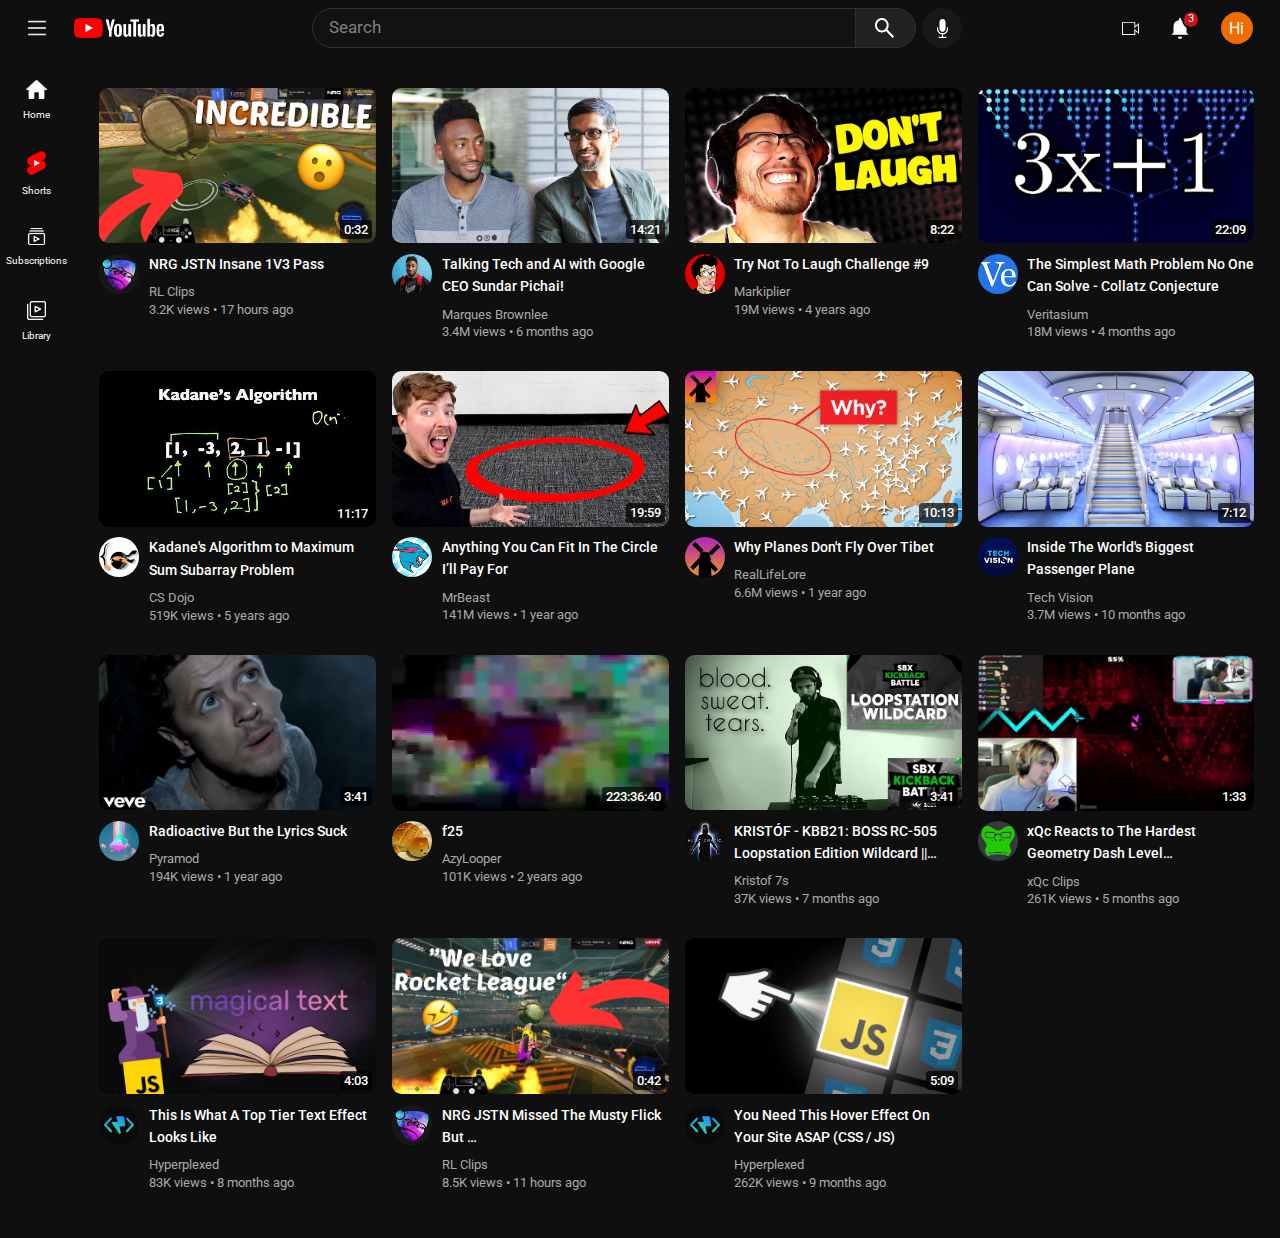
==== index.html @ d3adf957 "update(1)" ====
<!DOCTYPE html>
<html lang="en">
<head>
    <meta charset="UTF-8">
    <meta http-equiv="X-UA-Compatible" content="IE=edge">
    <meta name="viewport" content="width=device-width, initial-scale=1.0">
    <title>YouTube</title>
    <link rel="shortcut icon" href="images/youtube_favicon.png" type="image/x-icon">
    <link rel="stylesheet" href="style.css">
    <link rel="stylesheet" href="headercss.css">
    <link rel="stylesheet" href="left_container.css">
</head>
<body>
    <div class="youtube_header">
        <div class="left_section">
            <div class="icons_container">     
                <img src="images/Youtube_header/hamburger_icon.png" alt="icon" class="hamburger_icon">
            </div>
            <img src="images/Youtube_header/youtube_logo.png" title="YouTube Home" alt="Youtube" class="youtube_logo"> 
        </div>
        <div class="middle_section">
            <input class="search_input" type="text" class="search_box" placeholder="Search">
            <button class="search_button">
                <img class="search_button_img" src="images/Youtube_header/search_icon.png" alt="search_icon">
                <div class="hover_text">Search</div>                 
            </button>
            <button class="mic_button">
                <img src="images/Youtube_header/microphone_icon.png" alt="mic_icon" class="mic_icon">
                <div class="hover_text">Search with your voice</div> 
            </button>
        </div>
        <div class="right_section">
            <button class="search_button search_button_media_660">
                <img class="search_button_img img_media_660" src="images/Youtube_header/search_icon.png" alt="search_icon">
                <div class="hover_text">Search</div>                 
            </button>
            <div class="icons_container right_1">
                <img src="images/Youtube_header/create_icon.svg" alt="create" class="create_icon">
                <div class="hover_text">Create</div>
            </div>
            <div class="icons_container right_2">
                <img src="images/Youtube_header/notification_bell_icon.svg" alt="notify" class="notify_icon">
                <div class="notify_num">3</div>
                <div class="hover_text">Notifications</div>
            </div>
            <div class="profile_image">
                Hi
            </div>
        </div>
    </div>
    <div class="left_section_container">
        <div title="Home" class="left_icon_container">
            <img src="images/Youtube_left_section/home_icon.png" alt="home_icon" class="icon">
            <p>Home</p>
        </div>
        <div title="Shorts" class="left_icon_container">
            <img src="images/Youtube_left_section/youtube_shorts_logo.svg" alt="shorts_icon" class="icon">
            <p>Shorts</p>
        </div>
        <div title="Subscriptions" class="left_icon_container">
            <img src="images/Youtube_left_section/subscription_icon.png" alt="shorts_icon" class="icon">
            <p>Subscriptions</p>
        </div>
        <div title="Library" class="left_icon_container">
            <img src="images/Youtube_left_section/library_icon.png" alt="shorts_icon" class="icon">
            <p>Library</p>
        </div>
    </div>
    <div class="videos_container">
        <div class="video_container">
            <div class="video_thumbnail_container">
                <img src="images/Video thumbnails/rl_clip_thumbnail.webp" alt="thumbnail" class="video_thumbnail">
                <div class="vid_time_display">0:32</div>
            </div>
            <div class="video_details_container">     
                <img src="images/Channel icons/rl_clips_logo.jpg" alt="Channel_logo" class="channel_logo">
                <div class="video_description_container">
                    <p class="video_title">NRG JSTN Insane 1V3 Pass</p>
                    <p class="channel_name">RL Clips</p>
                    <p class="video_performance">3.2K views &#x2022; 17 hours ago</p>
                </div>
            </div>
        </div>
        <div class="video_container">
            <div class="video_thumbnail_container">
                <img src="images/Video thumbnails/thumbnail-1.webp" alt="thumbnail" class="video_thumbnail">
                <div class="vid_time_display">14:21</div>
            </div>
            <div class="video_details_container">     
                <img src="images/Channel icons/channel-1.jpeg" alt="Channel_logo" class="channel_logo">
                <div class="video_description_container">
                    <p class="video_title">Talking Tech and AI with Google CEO Sundar Pichai!</p>
                    <p class="channel_name">Marques Brownlee</p>
                    <p class="video_performance">3.4M views &#x2022; 6 months ago</p>
                </div>
            </div>
        </div>
        <div class="video_container">
            <div class="video_thumbnail_container">
                <img src="images/Video thumbnails/thumbnail-2.webp" alt="thumbnail" class="video_thumbnail">
                <div class="vid_time_display">8:22</div>
            </div>
            <div class="video_details_container">     
                <img src="images/Channel icons/channel-2.jpeg" alt="Channel_logo" class="channel_logo">
                <div class="video_description_container">
                    <p class="video_title">Try Not To Laugh Challenge #9</p>
                    <p class="channel_name">Markiplier</p>
                    <p class="video_performance">19M views &#x2022; 4 years ago</p>
                </div>
            </div>
        </div>
        <div class="video_container">
            <div class="video_thumbnail_container">
                <img src="images/Video thumbnails/thumbnail-4.webp" alt="thumbnail" class="video_thumbnail">
                <div class="vid_time_display">22:09</div>
            </div>
            <div class="video_details_container">     
                <img src="images/Channel icons/channel-4.jpeg" alt="Channel_logo" class="channel_logo">
                <div class="video_description_container">
                    <p class="video_title">The Simplest Math Problem No One Can Solve - Collatz Conjecture</p>
                    <p class="channel_name">Veritasium</p>
                    <p class="video_performance">18M views &#x2022; 4 months ago</p>
                </div>
            </div>
        </div>
        <div class="video_container">
            <div class="video_thumbnail_container">
                <img src="images/Video thumbnails/thumbnail-5.webp" alt="thumbnail" class="video_thumbnail">
                <div class="vid_time_display">11:17</div>
            </div>
            <div class="video_details_container">     
                <img src="images/Channel icons/channel-5.jpeg" alt="Channel_logo" class="channel_logo">

                <div class="video_description_container">
                    <p class="video_title">Kadane's Algorithm to Maximum Sum Subarray Problem</p>
                    <p class="channel_name">CS Dojo</p>
                    <p class="video_performance">519K views &#x2022; 5 years ago</p>
                </div>
            </div>
        </div>
        <div class="video_container">
            <div class="video_thumbnail_container">
                <img src="images/Video thumbnails/thumbnail-6.webp" alt="thumbnail" class="video_thumbnail">
                <div class="vid_time_display">19:59</div>
            </div>
            <div class="video_details_container">     
                <img src="images/Channel icons/channel-6.jpeg" alt="Channel_logo" class="channel_logo">
                <div class="video_description_container">
                    <p class="video_title">Anything You Can Fit In The Circle I’ll Pay For</p>
                    <p class="channel_name">MrBeast</p>
                    <p class="video_performance">141M views &#x2022; 1 year ago</p>
                </div>
            </div>
        </div>
        <div class="video_container">
            <div class="video_thumbnail_container">
                <img src="images/Video thumbnails/thumbnail-7.webp" alt="thumbnail" class="video_thumbnail">
                <div class="vid_time_display">10:13</div>
            </div>
            <div class="video_details_container">     
                <img src="images/Channel icons/channel-7.jpeg" alt="Channel_logo" class="channel_logo">
                <div class="video_description_container">
                    <p class="video_title">Why Planes Don't Fly Over Tibet</p>
                    <p class="channel_name">RealLifeLore</p>
                    <p class="video_performance">6.6M views &#x2022; 1 year ago</p>
                </div>
            </div>
        </div>
        <div class="video_container">
            <div class="video_thumbnail_container">
                <img src="images/Video thumbnails/thumbnail-8.webp" alt="thumbnail" class="video_thumbnail">
                <div class="vid_time_display">7:12</div>
            </div>
            <div class="video_details_container">     
                <img src="images/Channel icons/channel-8.jpeg" alt="Channel_logo" class="channel_logo">
                <div class="video_description_container">
                    <p class="video_title">Inside The World's Biggest Passenger Plane</p>
                    <p class="channel_name">Tech Vision</p>
                    <p class="video_performance">3.7M views &#x2022; 10 months ago</p>
                </div>
            </div>
        </div>
        <div class="video_container">
            <div class="video_thumbnail_container">
                <img src="images/Video thumbnails/thumbnail-11.webp" alt="thumbnail" class="video_thumbnail">
                <div class="vid_time_display">3:41</div>
            </div>
            <div class="video_details_container">     
                <img src="images/Channel icons/channel-11.jpg" alt="Channel_logo" class="channel_logo">
                <div class="video_description_container">
                    <p class="video_title">Radioactive But the Lyrics Suck</p>
                    <p class="channel_name">Pyramod</p>
                    <p class="video_performance">194K views &#x2022; 1 year ago</p>
                </div>
            </div>
        </div>
        <div class="video_container">
            <div class="video_thumbnail_container">
                <img src="images/Video thumbnails/thumbnail-12.webp" alt="thumbnail" class="video_thumbnail">
                <div class="vid_time_display">223:36:40</div>
            </div>
            <div class="video_details_container">     
                <img src="images/Channel icons/channel-12.jpg" alt="Channel_logo" class="channel_logo">
                <div class="video_description_container">
                    <p class="video_title">f25</p>
                    <p class="channel_name">AzyLooper</p>
                    <p class="video_performance">101K views &#x2022; 2 years ago</p>
                </div>
            </div>
        </div>
        <div class="video_container">
            <div class="video_thumbnail_container">
                <img src="images/Video thumbnails/thumbnail-10.webp" alt="thumbnail" class="video_thumbnail">
                <div class="vid_time_display">3:41</div>
            </div>
            <div class="video_details_container">     
                <img src="images/Channel icons/channel-10.jpg" alt="Channel_logo" class="channel_logo">
                <div class="video_description_container">
                    <p class="video_title">KRISTÓF - KBB21: BOSS RC-505 Loopstation Edition Wildcard || Blood. Sweat. Tears.</p>
                    <p class="channel_name">Kristof 7s</p>
                    <p class="video_performance">37K views &#x2022; 7 months ago</p>
                </div>
            </div>
        </div>
        <div class="video_container">
            <div class="video_thumbnail_container">
                <img src="images/Video thumbnails/thumbnail-14.jpg" alt="thumbnail" class="video_thumbnail">
                <div class="vid_time_display">1:33</div>
            </div>
            <div class="video_details_container">     
                <img src="images/Channel icons/channel-14.jpg" alt="Channel_logo" class="channel_logo">
                <div class="video_description_container">
                    <p class="video_title">xQc Reacts to The Hardest Geometry Dash Level (Slaughterhouse)</p>
                    <p class="channel_name">xQc Clips</p>
                    <p class="video_performance">261K views &#x2022; 5 months ago</p>
                </div>
            </div>
        </div>
        <div class="video_container">
            <div class="video_thumbnail_container">
                <img src="images/Video thumbnails/thumbnail-15.jpg" alt="thumbnail" class="video_thumbnail">
                <div class="vid_time_display">4:03</div>
            </div>
            <div class="video_details_container">     
                <img src="images/Channel icons/channel-13.jpg" alt="Channel_logo" class="channel_logo">
                <div class="video_description_container">
                    <p class="video_title">This Is What A Top Tier Text Effect Looks Like</p>
                    <p class="channel_name">Hyperplexed</p>
                    <p class="video_performance">83K views &#x2022; 8 months ago</p>
                </div>
            </div>
        </div>
        <div class="video_container">
            <div class="video_thumbnail_container">
                <img src="images/Video thumbnails/thumbnail-16.jpg" alt="thumbnail" class="video_thumbnail">
                <div class="vid_time_display">0:42</div>
            </div>
            <div class="video_details_container">     
                <img src="images/Channel icons/rl_clips_logo.jpg" alt="Channel_logo" class="channel_logo">
                <div class="video_description_container">
                    <p class="video_title">NRG JSTN Missed The Musty Flick But …</p>
                    <p class="channel_name">RL Clips</p>
                    <p class="video_performance">8.5K views &#x2022; 11 hours ago</p>
                </div>
            </div>
        </div>
        <div class="video_container">
            <div class="video_thumbnail_container">
                <img src="images/Video thumbnails/thumbnail-13.jpg" alt="thumbnail" class="video_thumbnail">
                <div class="vid_time_display">5:09</div>
            </div>
            <div class="video_details_container">     
                <img src="images/Channel icons/channel-13.jpg" alt="Channel_logo" class="channel_logo">
                <div class="video_description_container">
                    <p class="video_title">You Need This Hover Effect On Your Site ASAP (CSS / JS)</p>
                    <p class="channel_name">Hyperplexed</p>
                    <p class="video_performance">262K views &#x2022; 9 months ago</p>
                </div>
            </div>
        </div>
    </div>
</body>
</html>
---- style.css ----
@import url('https://fonts.googleapis.com/css2?family=Roboto:ital,wght@0,100;0,300;0,400;0,500;0,700;0,900;1,100;1,300;1,400;1,500;1,700;1,900&display=swap');
*{
    margin:0;
    padding:0;
    box-sizing:border-box;
    font-family: Roboto,Arial, Helvetica, sans-serif;
}

body{
    background-color: rgb(15, 15, 15);
}

.videos_container{
    display:grid;
    grid-template-columns: repeat(auto-fit,minmax(min(240px,300px),1fr));
    gap:2rem 1rem;
    margin-top:5.5rem;
    margin-right:1.6rem;
    margin-left:6.2rem;
    margin-bottom:3rem;
    justify-content: center;
    z-index:0;
}

.video_thumbnail_container{
    margin-bottom:0.4rem;
    position:relative;
}

.vid_time_display{
    position:absolute;
    inset :auto 4px 8px auto;
    background-color: rgba(0,0,0,0.7);
    color:white;
    font-size:0.84rem;
    font-weight:500;
    padding:0.12rem 0.25rem;
    padding-bottom:0.14rem;
    border-radius:0.2rem;
}

.video_thumbnail{
    width:100%;
    border-radius: 0.6rem;
}

.video_details_container{
    display:flex;
}

.channel_logo{
    display:block;
    border-radius: 50%;
    width: 2.5rem;
    height:2.5rem;
}

.video_description_container{
    flex:1;
    padding-left:0.6rem;
}

.channel_name{
    margin-top:0.5rem;
}

.video_title{
    color:white;
    display: -webkit-box;
    -webkit-line-clamp: 2;
    font-size:0.9rem;
    font-weight:500;
    line-height: 1.4rem;
    text-overflow: ellipsis;
    -webkit-box-orient: vertical;
    overflow: hidden;
}

.channel_name{margin-bottom:0.17rem;}

.channel_name,
.video_performance{
    color:rgb(170,170,170);
    font-size:0.8rem;
    word-wrap: break-word;
}



@media (max-width:660px){
    .videos_container{
        grid-template-columns: 1fr 1fr;
    }  
}

@media (max-width:550px){
    .videos_container{
        grid-template-columns:1fr;
    }
}

@media (min-width:1400px){
    .videos_container{
        grid-template-columns: repeat(auto-fit,minmax(300px,1fr));;
    }
}

@media (min-width:1650px){
    .channel_name,
    .video_performance{
        font-size:0.85rem;
    }

    .video_title{
        font-size:.95rem;
    }

    .video_thumbnail_container{
        margin-bottom:0.45rem;
    }
}
---- headercss.css ----
/*Common styles*/
:root{
    --height_header:2.5rem;
    --index:100;
}

.youtube_header{
    position:fixed;
    height:3.8rem;
    top:0;
    left:0;
    right:0;
    display:flex;
    justify-content: space-between;
    align-items: center;
    z-index: var(--index);
    background-color: rgb(15, 15, 15);
}

.icons_container{
    display:flex;
    justify-content: center;
    align-items: center;
    width:fit-content;
    border-radius: 50%;
    cursor:pointer;
    transition:background-color 90ms;
}

.icons_container:hover,
.mic_button:hover{
    background-color:rgb(39, 39, 39);
}

.icons_container:active,
.mic_button:active{
    background-color: rgb(70, 70, 70);
}

/*left section*/

.left_section{
    display:flex;
    margin-left:1.05rem;
    margin-bottom:0.3rem;
}

.hamburger_icon{
    width:1.6rem;
    object-fit: contain;
    margin:0.45rem;
}

.youtube_logo{
    width:5.6rem;
    margin-left:1.1rem;
    object-fit:contain;
    flex-shrink: 0;
    cursor:pointer;
}

/*middle section*/

.middle_section{
    display:flex;
    align-items: center;
    margin-top:0.15rem;
    margin-bottom:0.5rem;
    margin-left:5rem;
    margin-right:5rem;
    flex:1;
    justify-content:center;
    max-width: 650px;
}

.search_input{
    height:var(--height_header);
    padding:0 0.3rem 0.1rem 1rem;
    width:0;
    border-top-left-radius: 40px;
    border-bottom-left-radius: 40px;
    font-size:1.05rem;
    background-color: rgb(18, 18, 18);
    color:white;
    outline:none;
    border:solid 1px rgb(48, 48, 48);
    flex:1;
}

.search_input:focus{
    border:solid 1px rgb(28, 98, 185);
}

.search_input::placeholder{
    color:rgb(128, 128, 128);
    opacity: 1;
}
.search_button{
    background-color: rgb(34, 34, 34);
    height:var(--height_header);
    border:solid 1px rgb(48, 48, 48);
    padding:0 1.3rem;
    padding-top:0.05rem;
    padding-left:1.15rem;
    margin-left:-1px;
    border-top-right-radius: 40px;
    border-bottom-right-radius: 40px;
    cursor: pointer;
    position:relative;
    display:flex;
    align-items:center;
    justify-content: center;
}

.search_button_img{
    width:1.22rem;
}

.mic_button{
    display:flex;
    justify-content: center;
    align-items: center;
    height:calc(var(--height_header) );
    width:calc(var(--height_header) );
    border-radius: 50%;
    background-color: rgb(24, 24, 24);
    border:none;
    margin-left:0.4rem;
    cursor:pointer;
    transition:background-color 90ms;
}

.mic_icon{
    margin-top:0.15rem;
    width:0.68rem;
    height:1.2rem;
}

.hover_text{
    position:absolute;
    color:rgb(218, 218, 218);
    font-size:0.8rem;
    font-weight:500;
    background-color:rgba(70, 70, 70,1);
    padding:0.65rem 0.6rem;
    border-radius:0.3rem;
    opacity:0;
    pointer-events: none;
    transition:opacity 120ms ease-out;
    transition-delay: 20ms;
    bottom:-4rem;
}

.mic_button .hover_text{
    bottom:-2.5rem;
}

.right_1 .hover_text{
    bottom:-2.5rem;
}

.right_2 .hover_text{
    bottom:-3.5rem;
}
.search_button:hover .hover_text,
.mic_button:hover .hover_text,
.right_1:hover .hover_text,
.right_2:hover .hover_text{
    opacity:1;
}
.search_input:focus + .search_button{
    border-left:1px solid rgb(28, 98, 185);
}

/*right section*/

.right_section{
    display:flex;
    justify-content: space-evenly;
    align-items: center;
    margin-right:1.7rem;
    margin-bottom:0.25rem;
}

.search_button_media_660{
    display:none;
}

.create_icon{
    width:1.1rem;
    margin:0.7rem;
}

.notify_icon{
    width:1.6rem;
    margin:0.45rem;
}

.right_2{
    position:relative;
    margin:0 0.6rem;
}

.notify_num{
    position:absolute;
    display:flex;
    justify-content: center;
    align-items: center;
    inset:4px 2px auto auto;
    font-size:0.7rem;
    color:white;
    width:0.9rem;
    height: 0.9rem;
    text-align: center;
    background-color: rgb(201, 21, 21);
    border-radius:50%;
    padding-bottom:0.1rem;
    outline:solid 2px rgb(15, 15, 15);
    transition:opacity 90ms ease;
}

.right_2:hover .notify_num{
    opacity:0;
}
.profile_image{
    height:2rem;
    width:2rem;
    background-color:rgb(239, 108, 0);
    text-align: center;
    padding-top:0.4rem;
    border-radius: 50%;
    color:white;
    margin-left:0.7rem;
    cursor:pointer;
}

@media (max-width:640px){
    .middle_section{
        display:none;
    }

    .search_button_media_660{
        display:flex;
        margin-right:0.7rem;
        width:var(--height_header);
        height:var(var(--height_header));
        place-items: center;
        border:none;
        border-radius:50%;
        background-color: rgb(15, 15, 15);
    }

    .search_button_media_660:hover{
        background-color: rgb(48, 48, 48);
    }

    .search_button_media_660:active{
        background-color: rgb(70, 70, 70);
    }

    .img_media_660{
        width:1.1rem;
        margin-left:0.05rem;
        margin-bottom:0rem;
    }
}

@media (max-width:425px){
    .youtube_header{
        gap:1rem;
        overflow: visible;
    }
}
---- left_container.css ----
.left_section_container{
    display:flex;
    flex-direction: column;
    width:4.6rem;
    position:fixed;
    top:3.8rem;
    bottom:0;
    background-color: rgb(15, 15, 15);
    align-items:center;
    color:white;
    z-index: 99;
}

.left_icon_container{
    display:flex;
    flex-direction:column;
    align-items: center;
    justify-content: center;
    font-size:0.6rem;
    width:calc(100% - 10px);
    height:4.6rem;
    border-radius:0.7rem;
    cursor:pointer;
    transition:background-color 90ms ease;
}

.left_icon_container:first-child .icon{
    width:1.7rem;
}
.home{
    margin-top:2rem;
}

.icon{
    width:1.2rem;
    margin-bottom:0.6rem;
    margin-top:0.3rem;
}

.left_icon_container:hover{
    background-color:rgb(39, 39, 39);
}

.left_icon_container:active{
    background-color: rgb(70, 70, 70);
}
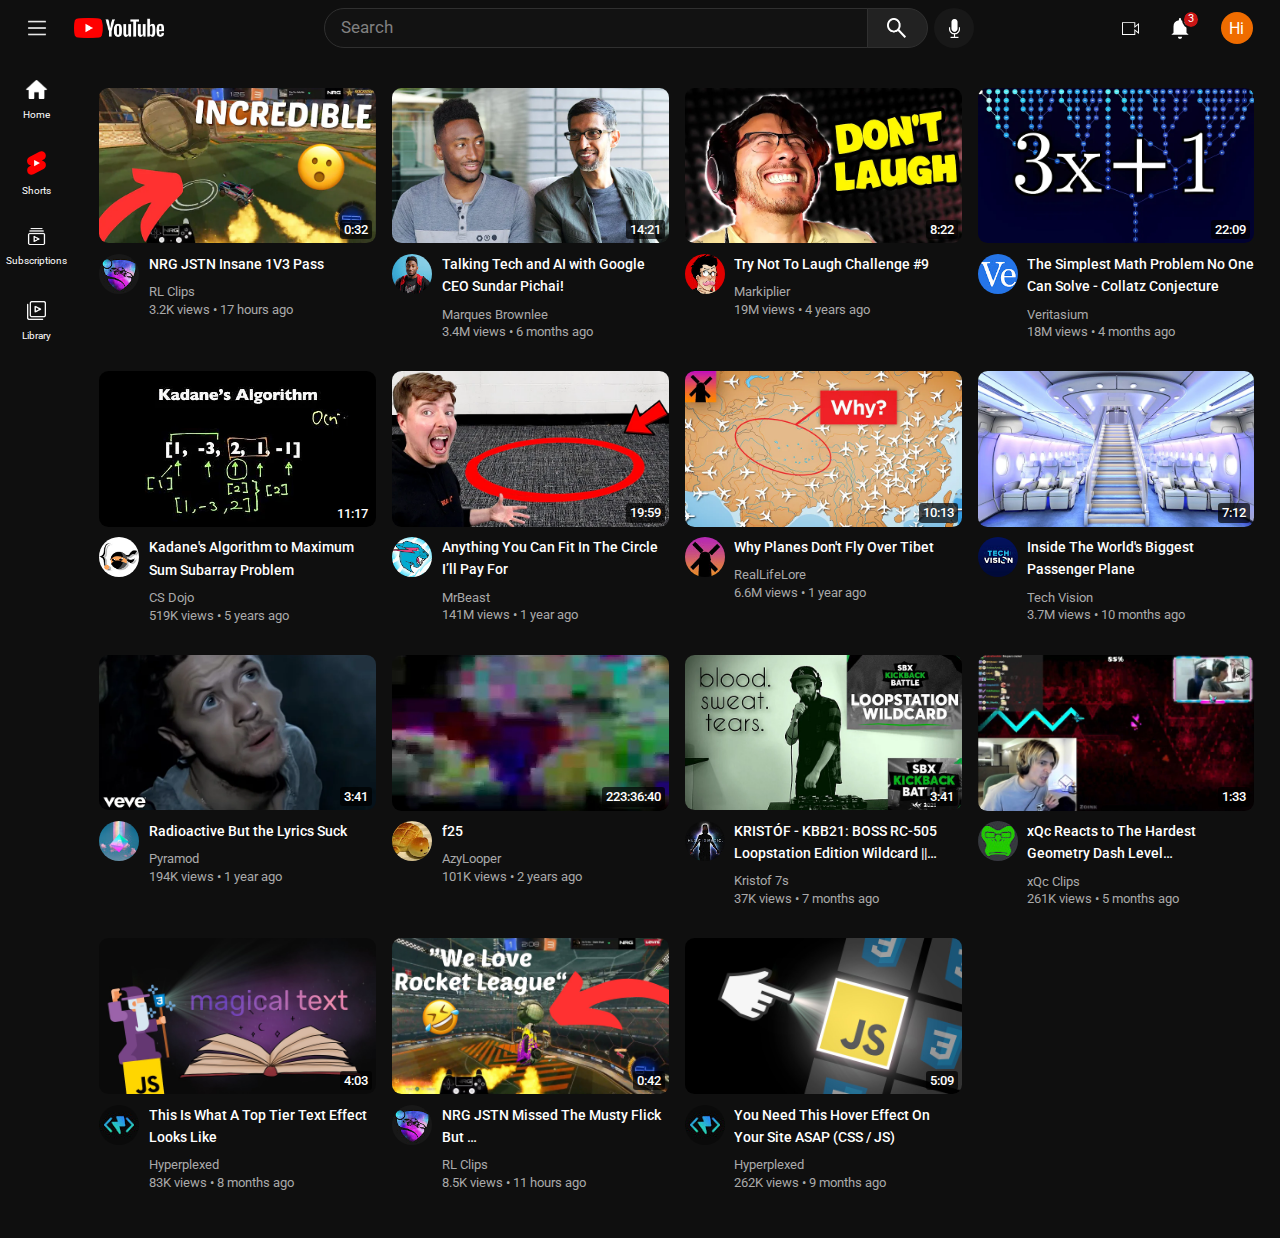
==== commit 194d6017: "update_2" ====
--- a/index.html
+++ b/index.html
@@ -19,7 +19,10 @@
             <img src="images/Youtube_header/youtube_logo.png" title="YouTube Home" alt="Youtube" class="youtube_logo"> 
         </div>
         <div class="middle_section">
-            <input class="search_input" type="text" class="search_box" placeholder="Search">
+            <div class="search_wrapper">
+                <input class="search_input" type="text" class="search_box" placeholder="Search">
+                <div class="search_hover_img_container"><img src="images/Youtube_header/search_icon_screenshot.png" alt="Search icon" class="search_hover_img"></div>
+            </div>
             <button class="search_button">
                 <img class="search_button_img" src="images/Youtube_header/search_icon.png" alt="search_icon">
                 <div class="hover_text">Search</div>                 
--- a/headercss.css
+++ b/headercss.css
@@ -66,11 +66,20 @@
     align-items: center;
     margin-top:0.15rem;
     margin-bottom:0.5rem;
-    margin-left:5rem;
+    margin-left:6.5rem;
     margin-right:5rem;
     flex:1;
     justify-content:center;
     max-width: 650px;
+}
+
+.search_wrapper{
+    display:flex;
+    flex-direction: row;
+    flex:1;
+    align-items: center;
+    justify-content: center;
+    position:relative;
 }
 
 .search_input{
@@ -87,8 +96,40 @@
     flex:1;
 }
 
+.search_hover_img{
+    width:0.95rem;
+    opacity:inherit;
+    object-fit: fill;
+}
+
+.search_hover_img_container{
+    display:flex;
+    position:absolute;
+    left:-0.8rem;
+    height:var(--height_header);
+    justify-content: center;
+    align-items: center;
+    border:solid 1px rgb(28, 98, 185);
+    border-right:none;
+    padding-left:1.05rem;
+    padding-top:0rem;
+    margin:-1rem;
+    z-index:1;
+    background-color:rgb(15, 15, 15);
+    border-top-left-radius: 40px;
+    border-bottom-left-radius: 40px;
+    opacity: 0;
+}
+
 .search_input:focus{
     border:solid 1px rgb(28, 98, 185);
+    background-color: rgb(15, 15, 15);
+    border-top-left-radius: 0px;
+    border-bottom-left-radius: 0px;
+}
+
+.search_input:focus + .search_hover_img_container{
+    opacity:1;
 }
 
 .search_input::placeholder{
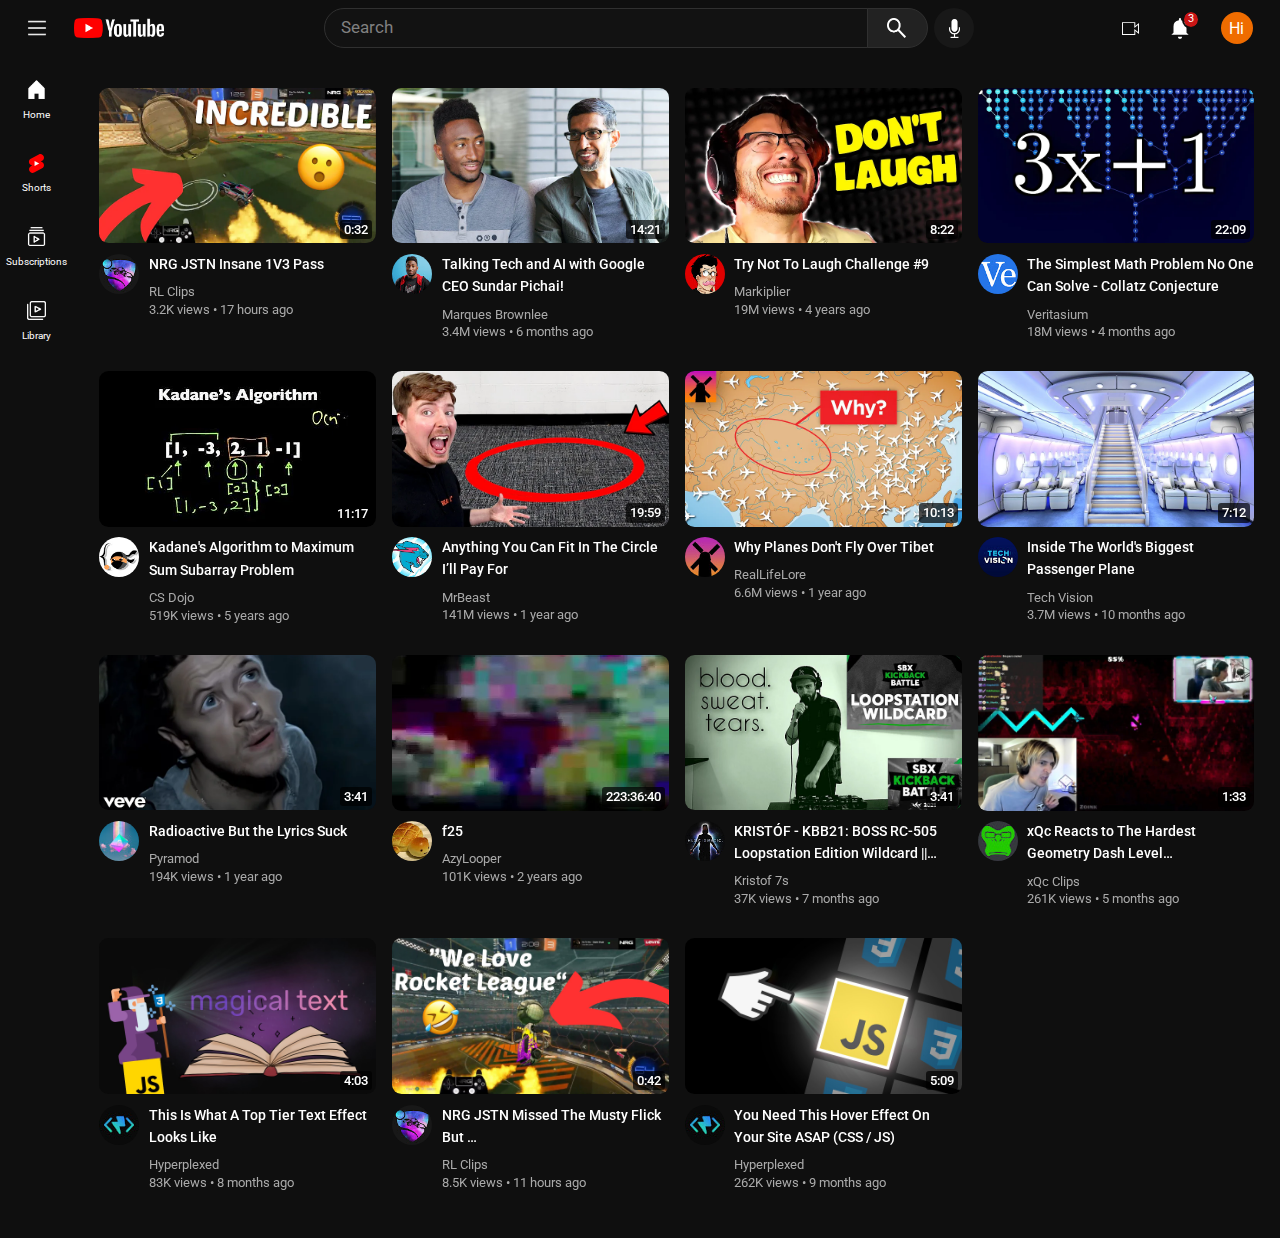
==== commit ab6509b8: "update_3" ====
--- a/index.html
+++ b/index.html
@@ -9,11 +9,201 @@
     <link rel="stylesheet" href="style.css">
     <link rel="stylesheet" href="headercss.css">
     <link rel="stylesheet" href="left_container.css">
+    <link rel="stylesheet" href="hamburger_menu.css">
 </head>
 <body>
+    <div class="black_background"></div>
+    <div class="ham_left_section" id="ham_header">
+        <div class="icons_container" id="ham_icon_after">     
+            <img src="images/Youtube_header/hamburger_icon.png" alt="icon" class="hamburger_icon">
+        </div>
+        <img src="images/Youtube_header/youtube_logo.png" title="YouTube Home" alt="Youtube" class="youtube_logo"> 
+    </div>
+    <div class="ham_wrapper" id="ham_menu">
+        <div class="hamburger_menu_container">
+            <section class="ham_section section_1">
+                <div title="Home" class="left_icon_container">
+                    <img src="images/Youtube_left_section/home_icon.png" id = "home_icon" alt="home_icon" class="icon">
+                    <p>Home</p>
+                </div>
+                <div title="Shorts" class="left_icon_container">
+                    <img src="images/Youtube_left_section/youtube_shorts_logo.svg" alt="shorts_icon" class="icon">
+                    <p>Shorts</p>
+                </div>
+                <div title="Subscriptions" class="left_icon_container">
+                    <img src="images/Youtube_left_section/subscription_icon.png" alt="subs_icon" class="icon">
+                    <p>Subscriptions</p>
+                </div>
+            </section>
+            <div class="line_divider first"></div>
+            <section class="ham_section section_2">
+                <div title="Library" class="left_icon_container">
+                    <img src="images/Youtube_left_section/library_icon.png" alt="lib_icon" class="icon">
+                    <p>Library</p>
+                </div>
+                <div title="History" class="left_icon_container">
+                    <img src="images/Youtube_left_section/history_icon.png" alt="history_icon" class="icon">
+                    <p>History</p>
+                </div>
+                <div title="Your videos" class="left_icon_container">
+                    <img src="images/Youtube_left_section/your_videos_icon.png" alt="your_videos_icon" class="icon">
+                    <p>Your videos</p>
+                </div>
+                <div title="Watch later" class="left_icon_container">
+                    <img src="images/Youtube_left_section/watch_later.png" alt="watch_later_icon" class="icon">
+                    <p>Watch later</p>
+                </div>
+                <div title="Liked videos" class="left_icon_container">
+                    <img src="images/Youtube_left_section/like_icon.png" alt="like_icon" class="icon">
+                    <p>Liked videos</p>
+                </div>
+                <div title="Show more" class="left_icon_container">
+                    <img src="images/Youtube_left_section/down-arrow.png" alt="down_arrow_icon" class="icon">
+                    <p>Show more</p>
+                </div>
+            </section>
+            <div class="line_divider second"></div>
+            <div class="heading_container">Subscriptions</div>
+            <section class="ham_section section_3">
+                <div title="Marques Brownlee" class="left_icon_container">
+                    <img src="images/Channel icons/channel-1.jpeg" alt="lib_icon" class="round_icon">
+                    <p>Marques Brownlee</p>
+                </div>
+                <div title="Markiplier" class="left_icon_container">
+                    <img src="images/Channel icons/channel-2.jpeg" alt="lib_icon" class="round_icon">
+                    <p>Markiplier</p>
+                </div>
+                <div title="Veritasium" class="left_icon_container">
+                    <img src="images/Channel icons/channel-4.jpeg" alt="lib_icon" class="round_icon">
+                    <p>Veritasium</p>
+                </div>
+                <div title="CS Dojo" class="left_icon_container">
+                    <img src="images/Channel icons/channel-5.jpeg" alt="lib_icon" class="round_icon">
+                    <p>CS Dojo</p>
+                </div>
+                <div title="MrBeast" class="left_icon_container">
+                    <img src="images/Channel icons/channel-6.jpeg" alt="lib_icon" class="round_icon">
+                    <p>MrBeast</p>
+                </div>
+                <div title="RealLifeLore" class="left_icon_container">
+                    <img src="images/Channel icons/channel-7.jpeg" alt="lib_icon" class="round_icon">
+                    <p>RealLifeLore</p>
+                </div>
+                <div title="Tech Vision" class="left_icon_container">
+                    <img src="images/Channel icons/channel-8.jpeg" alt="lib_icon" class="round_icon">
+                    <p>Tech Vision</p>
+                </div>
+                <div title="Show more" class="left_icon_container">
+                    <img src="images/Youtube_left_section/down-arrow.png" alt="down_arrow_icon" class="icon">
+                    <p>Show 10 more</p>
+                </div>
+            </section>
+            <div class="line_divider second"></div>
+            <div class="heading_container">Explore</div>
+            <div class="ham_section section_4">
+                <div title="Trending" class="left_icon_container">
+                    <img src="images/Youtube_left_section/trending_icon.png" alt="subs_icon" class="icon">
+                    <p>Trending</p>
+                </div>
+                <div title="Shopping" class="left_icon_container">
+                    <img src="images/Youtube_left_section/Shopping_icon.png" alt="subs_icon" class="icon">
+                    <p>Shopping</p>
+                </div>
+                <div title="Music" class="left_icon_container">
+                    <img src="images/Youtube_left_section/music_icon.png" alt="subs_icon" class="icon">
+                    <p>Music</p>
+                </div>
+                <div title="Movies" class="left_icon_container">
+                    <img src="images/Youtube_left_section/movies_icon.png" alt="subs_icon" class="icon">
+                    <p>Movies</p>
+                </div>
+                <div title="Live" class="left_icon_container">
+                    <img src="images/Youtube_left_section/live_icon.png" alt="subs_icon" class="icon">
+                    <p>Live</p>
+                </div>
+                <div title="Gaming" class="left_icon_container">
+                    <img src="images/Youtube_left_section/Gaming.png" alt="subs_icon" class="icon">
+                    <p>Gaming</p>
+                </div>
+                <div title="News" class="left_icon_container">
+                    <img src="images/Youtube_left_section/News.png" alt="subs_icon" class="icon">
+                    <p>News</p>
+                </div>
+                <div title="Sports" class="left_icon_container">
+                    <img src="images/Youtube_left_section/trophy_icon.png" alt="subs_icon" class="icon">
+                    <p>Sports</p>
+                </div>
+                <div title="Subscriptions" class="left_icon_container">
+                    <img src="images/Youtube_left_section/learning_icon.png" alt="subs_icon" class="icon">
+                    <p>Learning</p>
+                </div>
+                <div title="Fashion & Beauty" class="left_icon_container">
+                    <img src="images/Youtube_left_section/fashion_icon.png" alt="subs_icon" class="icon">
+                    <p>Fashion & Beauty</p>
+                </div>
+            </div>
+            <div class="line_divider second"></div>
+            <div class="heading_container">More from YouTube</div>
+            <div class="ham_section section_5">
+                <div title="YouTube Premium" class="left_icon_container">
+                    <img src="images/Youtube_left_section/youtube_premium_icon.png" class="icon">
+                    <p>YouTube Premium</p>
+                </div>
+                <div title="Creator Studio" class="left_icon_container">
+                    <img src="images/Youtube_left_section/youtube_studio.png" class="icon">
+                    <p>Creator Studio</p>
+                </div>
+                <div title="YouTube Music" class="left_icon_container">
+                    <img src="images/Youtube_left_section/youtube_music.png" class="icon">
+                    <p>YouTube Music</p>
+                </div>
+                <div title="YouTube Kids" class="left_icon_container">
+                    <img src="images/Youtube_left_section/youtube_kids.png" class="icon">
+                    <p>YouTube Kids</p>
+                </div>
+                <div title="YouTube TV" class="left_icon_container">
+                    <img src="images/Youtube_left_section/youtube_tv.png" class="icon">
+                    <p>YouTube TV</p>
+                </div>
+            </div>
+            <div class="line_divider second"></div>
+            <section class="ham_section section_6">
+                <div title="Settings" class="left_icon_container">
+                    <img src="images/Youtube_left_section/settings.png" alt="subs_icon" class="icon">
+                    <p>Settings</p>
+                </div>
+                <div title="Report History" class="left_icon_container">
+                    <img src="images/Youtube_left_section/flag_icon.png" alt="subs_icon" class="icon">
+                    <p>Report History</p>
+                </div>
+                <div title="Help" class="left_icon_container">
+                    <img src="images/Youtube_left_section/help.png" alt="subs_icon" class="icon">
+                    <p>Help</p>
+                </div>
+                <div title="Send Feedback" class="left_icon_container">
+                    <img src="images/Youtube_left_section/feedback.png" alt="subs_icon" class="icon">
+                    <p>Send Feedback</p>
+                </div>
+            </section>
+            <div class="line_divider second"></div>
+            <div class="sub_section">
+                <p class="line"><a href="#">About</a><a href="#">Press</a><a href="#">Copyright</a></p>
+                <p class="line"><a href="#">Contact us</a><a href="#">Creators</a></p>
+                <p class="line"><a href="#">Advertise</a><a href="#">Developers</a></p>
+            </div>
+            <div class="sub_section">
+                <p class="line"><a href="#">Terms</a><a href="#">Privacy</a><a href="#">Policy & Safety</a></p>
+                <p class="line"><a href="#">How YouTube works</a></p>
+                <p class="line"><a href="#">Test new features</a></p>
+            </div>
+            <div class="ending">
+                <p class="line">© 2023 Google LLC</p>
+            </div>      
+        </div>
+    </div>
     <div class="youtube_header">
         <div class="left_section">
-            <div class="icons_container">     
+            <div class="icons_container" id="ham_icon_before">     
                 <img src="images/Youtube_header/hamburger_icon.png" alt="icon" class="hamburger_icon">
             </div>
             <img src="images/Youtube_header/youtube_logo.png" title="YouTube Home" alt="Youtube" class="youtube_logo"> 
@@ -51,7 +241,7 @@
             </div>
         </div>
     </div>
-    <div class="left_section_container">
+    <div class="left_section_container" id="left_section_icons_container">
         <div title="Home" class="left_icon_container">
             <img src="images/Youtube_left_section/home_icon.png" alt="home_icon" class="icon">
             <p>Home</p>
@@ -282,5 +472,6 @@
             </div>
         </div>
     </div>
+    <script src="react.js"></script>
 </body>
 </html>--- a/style.css
+++ b/style.css
@@ -93,13 +93,14 @@
     }  
 }
 
-@media (max-width:550px){
+@media (max-width:600px){
     .videos_container{
         grid-template-columns:1fr;
     }
+
 }
 
-@media (min-width:1400px){
+@media (min-width:1313px){
     .videos_container{
         grid-template-columns: repeat(auto-fit,minmax(300px,1fr));;
     }
--- a/headercss.css
+++ b/headercss.css
@@ -275,7 +275,7 @@
     cursor:pointer;
 }
 
-@media (max-width:640px){
+@media (max-width:660px){
     .middle_section{
         display:none;
     }
--- a/left_container.css
+++ b/left_container.css
@@ -24,15 +24,14 @@
     transition:background-color 90ms ease;
 }
 
-.left_icon_container:first-child .icon{
-    width:1.7rem;
-}
+
 .home{
     margin-top:2rem;
 }
 
 .icon{
     width:1.2rem;
+    height:1.2rem;
     margin-bottom:0.6rem;
     margin-top:0.3rem;
 }
--- a/hamburger_menu.css
+++ b/hamburger_menu.css
@@ -0,0 +1,182 @@
+@import url('https://fonts.googleapis.com/css2?family=Roboto:ital,wght@0,100;0,300;0,400;0,500;0,700;0,900;1,100;1,300;1,400;1,500;1,700;1,900&display=swap');
+
+*{
+    padding:0;
+    margin:0;
+    box-sizing: border-box;
+}
+
+/*ham_left_head*/
+.ham_left_section{
+    display:flex;
+    flex-direction:row;
+    align-items: center;
+    background-color: rgb(15, 15, 15);
+    width:15rem;
+    height:3.8rem;
+    position:fixed;
+    inset:0 auto auto 0;
+    padding-left:1.05rem;
+    padding-bottom:0.3rem;
+}
+
+.ham_wrapper{
+    display:flex;
+    flex-direction: column;
+    position:fixed;
+    top:3.8rem;
+    width:15rem;
+    height:calc(100vh - 3.8rem);
+    padding-top:0.2rem;
+    align-items: flex-start;
+    background-color: rgb(15, 15, 15);
+}
+
+.ham_left_section,
+.ham_wrapper{
+    z-index:150;
+    transform:translateX(-15rem);
+}
+
+.hamburger_menu_container{
+    display: flex;
+    flex-direction: column;
+    align-items: flex-start;
+    padding-top:0.35rem;
+    width:14.8rem;
+    height:calc(100vh - 3.8rem);
+    background-color: transparent;
+    color:white;
+    font-family:Roboto,sans-serif;
+    overflow-y:scroll;
+}
+
+.hamburger_menu_container .left_section{
+    margin:0;
+    margin-left:1.05rem;
+    margin-top:0.5rem;
+    margin-bottom:1.25rem;
+}
+
+.ham_section{
+    display:flex;
+    flex-direction:column;
+    width:100%;
+    justify-content: center;
+    align-items: center;
+}
+
+.hamburger_menu_container .left_icon_container{
+    display:flex;
+    flex-direction:row;
+    justify-content: flex-start;
+    width:calc(100% - 1.5rem);
+    flex:1;
+    margin:0;
+    padding:0.6rem 0.9rem;
+    padding-bottom:0.6rem;
+    gap:1.7rem;
+}
+
+.hamburger_menu_container .left_icon_container p{
+    font-size:0.9rem;
+    margin-bottom:0.2rem;
+}
+
+#home_icon,
+.hamburger_menu_container .ham_section .icon{
+    width:1.2rem;
+    height:1.2rem;
+    margin:0;
+}
+
+.line_divider{
+    height:1px;
+    width:87%;
+    margin:0.7rem auto;
+    background-color:rgb(63, 63, 63);
+    flex-shrink: 0;
+}
+
+.second{
+    width:calc( 87% + 13% / 2);
+    margin-left:0;
+}
+
+.hamburger_menu_container .heading_container{
+    display:flex;
+    flex-direction: row;
+    width:calc(100% - 1.5rem);
+    background-color: transparent;
+    margin:0.45rem auto;
+    margin-top:0.5rem;
+    font-size:1.09rem;
+    padding-left:0.75rem;
+    font-weight:400;
+}
+
+.section_3 .round_icon{
+    width:1.2rem;
+    height:1.2rem;
+    border-radius:50%;
+    transform:scale(1.36);
+}
+
+.section_5 .icon{
+    scale:1.2;
+}
+
+.section_5 .left_icon_container:nth-child(2) .icon{
+    scale:1.5;
+}
+
+.hamburger_menu_container .sub_section{
+    margin-left:1.45rem;
+    margin-top:0.3rem;
+    margin-bottom:0.4rem;
+}
+.hamburger_menu_container .sub_section a{
+    text-decoration: none;
+    color:rgb(160, 170, 170);
+    font-size:0.83rem;
+    font-weight:500;
+}
+
+.hamburger_menu_container .sub_section p{
+    display:flex;
+    flex-direction: row;
+    gap:0.5rem;
+    margin-bottom:0.1rem;
+}
+
+.ending{
+    margin-left:1.45rem;
+    margin-top:0.7rem;
+    margin-bottom:1.2rem;
+}
+
+.ending .line{
+    color:rgb(109, 111, 113);
+    font-size:0.8rem;
+}
+
+.black_background{
+    position:fixed;
+    inset:0 0 0 0;
+    background-color: rgba(0,0,0,0.4);
+    z-index:-1;
+    opacity: 0;
+    transition:opacity 200ms ease-out;
+}
+
+/*scroll bar*/
+.hamburger_menu_container::-webkit-scrollbar{
+    width:0.6rem;
+    margin-right:0.2rem;
+}
+
+.hamburger_menu_container::-webkit-scrollbar-thumb{
+    background:rgb(148, 148, 148);
+    border-radius:20rem;
+}
+
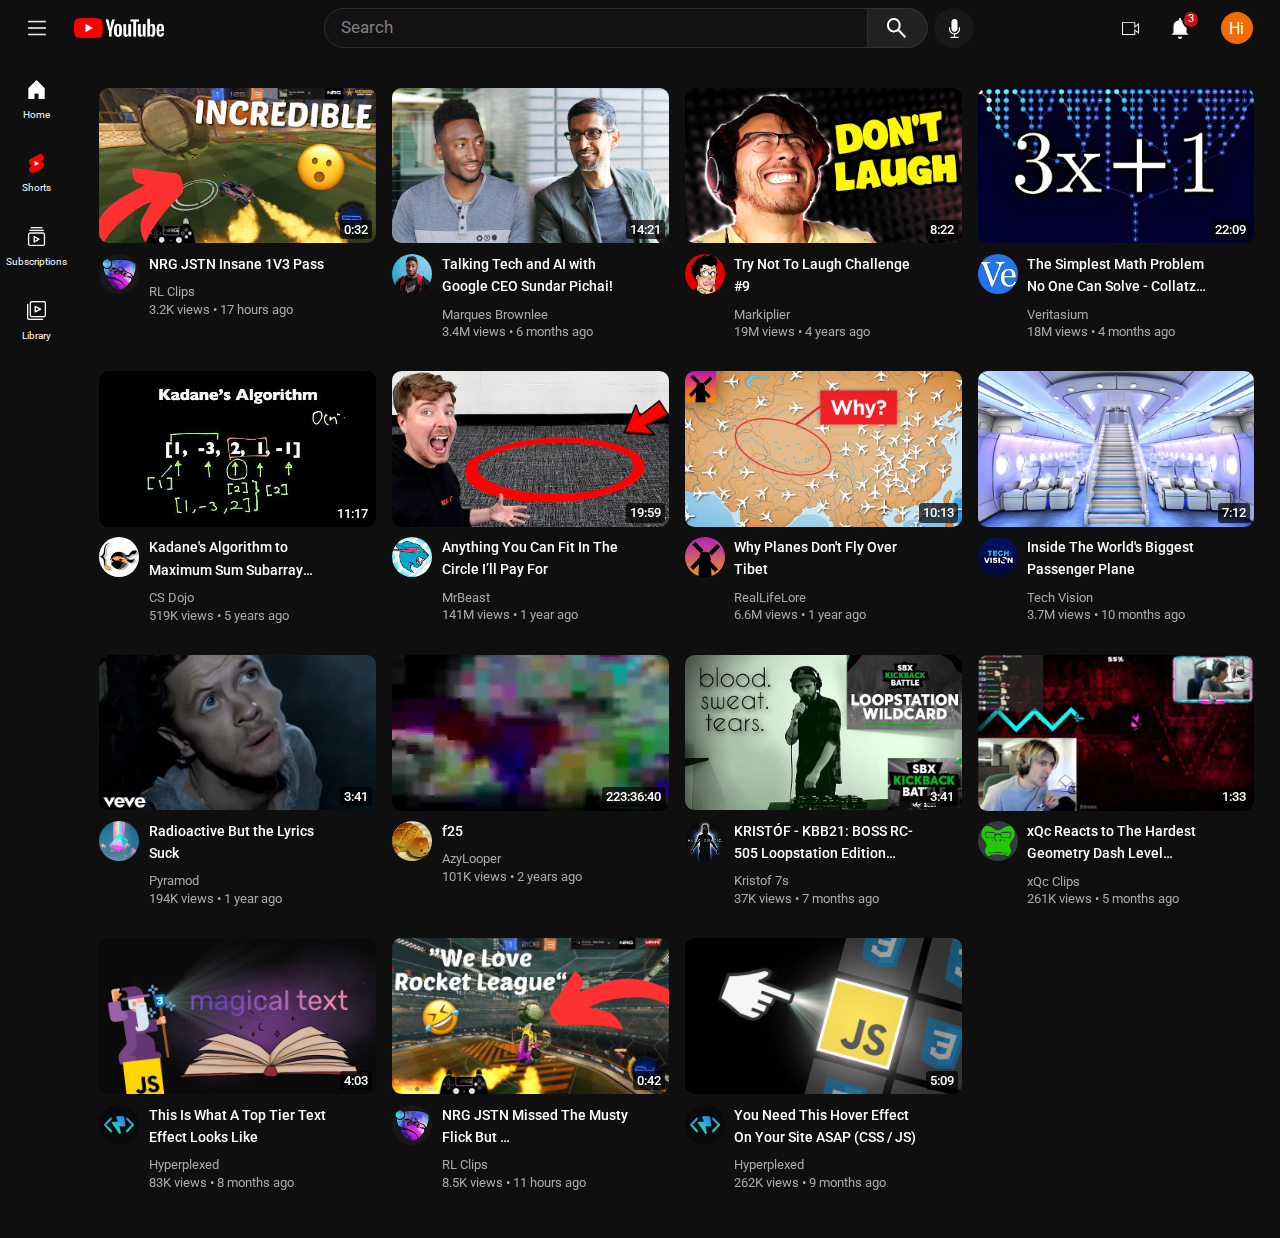
==== commit 4347b388: "update_4" ====
--- a/index.html
+++ b/index.html
@@ -17,7 +17,8 @@
         <div class="icons_container" id="ham_icon_after">     
             <img src="images/Youtube_header/hamburger_icon.png" alt="icon" class="hamburger_icon">
         </div>
-        <img src="images/Youtube_header/youtube_logo.png" title="YouTube Home" alt="Youtube" class="youtube_logo"> 
+        <img src="images/Youtube_header/youtube_logo.png" title="YouTube Home" alt="Youtube" class="youtube_logo">
+        <img src="images/Youtube_header/youtube_small_logo.png" alt="youtube logo" class="youtube_phone_logo" title="YouTube"> 
     </div>
     <div class="ham_wrapper" id="ham_menu">
         <div class="hamburger_menu_container">
@@ -206,7 +207,8 @@
             <div class="icons_container" id="ham_icon_before">     
                 <img src="images/Youtube_header/hamburger_icon.png" alt="icon" class="hamburger_icon">
             </div>
-            <img src="images/Youtube_header/youtube_logo.png" title="YouTube Home" alt="Youtube" class="youtube_logo"> 
+            <img src="images/Youtube_header/youtube_logo.png" title="YouTube Home" alt="Youtube" class="youtube_logo">
+            <img src="images/Youtube_header/youtube_small_logo.png" alt="youtube logo" class="youtube_phone_logo" title="YouTube">
         </div>
         <div class="middle_section">
             <div class="search_wrapper">
@@ -273,6 +275,15 @@
                     <p class="video_performance">3.2K views &#x2022; 17 hours ago</p>
                 </div>
             </div>
+            <div class="watch_later_popup">
+                <img src="images/youtube_video_popup/watch_later_icon.png" alt="watch_later" class="watch_later">
+            </div>
+            <div class="add_playlist_popup">
+                <img src="images/youtube_video_popup/video_playlist_icon.png" alt="Add list" class="add_icon">
+            </div>
+            <div class="dots_popup">
+                <img src="images/youtube_video_popup/dots_icon.png" alt="dots" class="dots_img">
+            </div>
         </div>
         <div class="video_container">
             <div class="video_thumbnail_container">
@@ -287,6 +298,15 @@
                     <p class="video_performance">3.4M views &#x2022; 6 months ago</p>
                 </div>
             </div>
+            <div class="watch_later_popup">
+                <img src="images/youtube_video_popup/watch_later_icon.png" alt="watch_later" class="watch_later">
+            </div>
+            <div class="add_playlist_popup">
+                <img src="images/youtube_video_popup/video_playlist_icon.png" alt="Add list" class="add_icon">
+            </div>
+            <div class="dots_popup">
+                <img src="images/youtube_video_popup/dots_icon.png" alt="dots" class="dots_img">
+            </div>
         </div>
         <div class="video_container">
             <div class="video_thumbnail_container">
@@ -301,6 +321,15 @@
                     <p class="video_performance">19M views &#x2022; 4 years ago</p>
                 </div>
             </div>
+            <div class="watch_later_popup">
+                <img src="images/youtube_video_popup/watch_later_icon.png" alt="watch_later" class="watch_later">
+            </div>
+            <div class="add_playlist_popup">
+                <img src="images/youtube_video_popup/video_playlist_icon.png" alt="Add list" class="add_icon">
+            </div>
+            <div class="dots_popup">
+                <img src="images/youtube_video_popup/dots_icon.png" alt="dots" class="dots_img">
+            </div>
         </div>
         <div class="video_container">
             <div class="video_thumbnail_container">
@@ -315,6 +344,15 @@
                     <p class="video_performance">18M views &#x2022; 4 months ago</p>
                 </div>
             </div>
+            <div class="watch_later_popup">
+                <img src="images/youtube_video_popup/watch_later_icon.png" alt="watch_later" class="watch_later">
+            </div>
+            <div class="add_playlist_popup">
+                <img src="images/youtube_video_popup/video_playlist_icon.png" alt="Add list" class="add_icon">
+            </div>
+            <div class="dots_popup">
+                <img src="images/youtube_video_popup/dots_icon.png" alt="dots" class="dots_img">
+            </div>
         </div>
         <div class="video_container">
             <div class="video_thumbnail_container">
@@ -330,6 +368,15 @@
                     <p class="video_performance">519K views &#x2022; 5 years ago</p>
                 </div>
             </div>
+            <div class="watch_later_popup">
+                <img src="images/youtube_video_popup/watch_later_icon.png" alt="watch_later" class="watch_later">
+            </div>
+            <div class="add_playlist_popup">
+                <img src="images/youtube_video_popup/video_playlist_icon.png" alt="Add list" class="add_icon">
+            </div>
+            <div class="dots_popup">
+                <img src="images/youtube_video_popup/dots_icon.png" alt="dots" class="dots_img">
+            </div>
         </div>
         <div class="video_container">
             <div class="video_thumbnail_container">
@@ -344,6 +391,15 @@
                     <p class="video_performance">141M views &#x2022; 1 year ago</p>
                 </div>
             </div>
+            <div class="watch_later_popup">
+                <img src="images/youtube_video_popup/watch_later_icon.png" alt="watch_later" class="watch_later">
+            </div>
+            <div class="add_playlist_popup">
+                <img src="images/youtube_video_popup/video_playlist_icon.png" alt="Add list" class="add_icon">
+            </div>
+            <div class="dots_popup">
+                <img src="images/youtube_video_popup/dots_icon.png" alt="dots" class="dots_img">
+            </div>
         </div>
         <div class="video_container">
             <div class="video_thumbnail_container">
@@ -358,6 +414,15 @@
                     <p class="video_performance">6.6M views &#x2022; 1 year ago</p>
                 </div>
             </div>
+            <div class="watch_later_popup">
+                <img src="images/youtube_video_popup/watch_later_icon.png" alt="watch_later" class="watch_later">
+            </div>
+            <div class="add_playlist_popup">
+                <img src="images/youtube_video_popup/video_playlist_icon.png" alt="Add list" class="add_icon">
+            </div>
+            <div class="dots_popup">
+                <img src="images/youtube_video_popup/dots_icon.png" alt="dots" class="dots_img">
+            </div>
         </div>
         <div class="video_container">
             <div class="video_thumbnail_container">
@@ -372,6 +437,15 @@
                     <p class="video_performance">3.7M views &#x2022; 10 months ago</p>
                 </div>
             </div>
+            <div class="watch_later_popup">
+                <img src="images/youtube_video_popup/watch_later_icon.png" alt="watch_later" class="watch_later">
+            </div>
+            <div class="add_playlist_popup">
+                <img src="images/youtube_video_popup/video_playlist_icon.png" alt="Add list" class="add_icon">
+            </div>
+            <div class="dots_popup">
+                <img src="images/youtube_video_popup/dots_icon.png" alt="dots" class="dots_img">
+            </div>
         </div>
         <div class="video_container">
             <div class="video_thumbnail_container">
@@ -386,6 +460,15 @@
                     <p class="video_performance">194K views &#x2022; 1 year ago</p>
                 </div>
             </div>
+            <div class="watch_later_popup">
+                <img src="images/youtube_video_popup/watch_later_icon.png" alt="watch_later" class="watch_later">
+            </div>
+            <div class="add_playlist_popup">
+                <img src="images/youtube_video_popup/video_playlist_icon.png" alt="Add list" class="add_icon">
+            </div>
+            <div class="dots_popup">
+                <img src="images/youtube_video_popup/dots_icon.png" alt="dots" class="dots_img">
+            </div>
         </div>
         <div class="video_container">
             <div class="video_thumbnail_container">
@@ -400,6 +483,15 @@
                     <p class="video_performance">101K views &#x2022; 2 years ago</p>
                 </div>
             </div>
+            <div class="watch_later_popup">
+                <img src="images/youtube_video_popup/watch_later_icon.png" alt="watch_later" class="watch_later">
+            </div>
+            <div class="add_playlist_popup">
+                <img src="images/youtube_video_popup/video_playlist_icon.png" alt="Add list" class="add_icon">
+            </div>
+            <div class="dots_popup">
+                <img src="images/youtube_video_popup/dots_icon.png" alt="dots" class="dots_img">
+            </div>
         </div>
         <div class="video_container">
             <div class="video_thumbnail_container">
@@ -414,6 +506,15 @@
                     <p class="video_performance">37K views &#x2022; 7 months ago</p>
                 </div>
             </div>
+            <div class="watch_later_popup">
+                <img src="images/youtube_video_popup/watch_later_icon.png" alt="watch_later" class="watch_later">
+            </div>
+            <div class="add_playlist_popup">
+                <img src="images/youtube_video_popup/video_playlist_icon.png" alt="Add list" class="add_icon">
+            </div>
+            <div class="dots_popup">
+                <img src="images/youtube_video_popup/dots_icon.png" alt="dots" class="dots_img">
+            </div>
         </div>
         <div class="video_container">
             <div class="video_thumbnail_container">
@@ -428,6 +529,15 @@
                     <p class="video_performance">261K views &#x2022; 5 months ago</p>
                 </div>
             </div>
+            <div class="watch_later_popup">
+                <img src="images/youtube_video_popup/watch_later_icon.png" alt="watch_later" class="watch_later">
+            </div>
+            <div class="add_playlist_popup">
+                <img src="images/youtube_video_popup/video_playlist_icon.png" alt="Add list" class="add_icon">
+            </div>
+            <div class="dots_popup">
+                <img src="images/youtube_video_popup/dots_icon.png" alt="dots" class="dots_img">
+            </div>
         </div>
         <div class="video_container">
             <div class="video_thumbnail_container">
@@ -442,6 +552,15 @@
                     <p class="video_performance">83K views &#x2022; 8 months ago</p>
                 </div>
             </div>
+            <div class="watch_later_popup">
+                <img src="images/youtube_video_popup/watch_later_icon.png" alt="watch_later" class="watch_later">
+            </div>
+            <div class="add_playlist_popup">
+                <img src="images/youtube_video_popup/video_playlist_icon.png" alt="Add list" class="add_icon">
+            </div>
+            <div class="dots_popup">
+                <img src="images/youtube_video_popup/dots_icon.png" alt="dots" class="dots_img">
+            </div>
         </div>
         <div class="video_container">
             <div class="video_thumbnail_container">
@@ -456,6 +575,15 @@
                     <p class="video_performance">8.5K views &#x2022; 11 hours ago</p>
                 </div>
             </div>
+            <div class="watch_later_popup">
+                <img src="images/youtube_video_popup/watch_later_icon.png" alt="watch_later" class="watch_later">
+            </div>
+            <div class="add_playlist_popup">
+                <img src="images/youtube_video_popup/video_playlist_icon.png" alt="Add list" class="add_icon">
+            </div>
+            <div class="dots_popup">
+                <img src="images/youtube_video_popup/dots_icon.png" alt="dots" class="dots_img">
+            </div>
         </div>
         <div class="video_container">
             <div class="video_thumbnail_container">
@@ -469,6 +597,15 @@
                     <p class="channel_name">Hyperplexed</p>
                     <p class="video_performance">262K views &#x2022; 9 months ago</p>
                 </div>
+            </div>
+            <div class="watch_later_popup">
+                <img src="images/youtube_video_popup/watch_later_icon.png" alt="watch_later" class="watch_later">
+            </div>
+            <div class="add_playlist_popup">
+                <img src="images/youtube_video_popup/video_playlist_icon.png" alt="Add list" class="add_icon">
+            </div>
+            <div class="dots_popup">
+                <img src="images/youtube_video_popup/dots_icon.png" alt="dots" class="dots_img">
             </div>
         </div>
     </div>
--- a/style.css
+++ b/style.css
@@ -66,6 +66,7 @@
 
 .video_title{
     color:white;
+    max-width:84%;
     display: -webkit-box;
     -webkit-line-clamp: 2;
     font-size:0.9rem;
@@ -85,7 +86,60 @@
     word-wrap: break-word;
 }
 
+.video_container{
+    position:relative;
+    cursor:pointer;
+}
 
+.video_container:hover .watch_later_popup,
+.video_container:hover .add_playlist_popup,
+.video_container:hover .dots_popup{
+    opacity:1;
+}
+.video_container .watch_later_popup,
+.video_container .add_playlist_popup,
+.dots_popup
+{
+    width:1.9rem;
+    height:1.9rem;
+    position:absolute;
+    opacity:0;
+    transition:opacity 50ms ease-out;
+}
+
+.watch_later_popup,
+.add_playlist_popup{
+    background:rgba(0, 0, 0, 0.87);
+    padding:0.3rem;
+    border-radius: 0.3rem;
+}
+
+.watch_later_popup{
+    right:0.3rem;
+    top:0.3rem;
+}
+
+.add_playlist_popup{
+    right:0.3rem;
+    top: 2.6rem;
+    padding:0.3rem;
+    padding-left:0.4rem;
+    padding-top:0.4rem;
+}
+
+.dots_popup{
+    bottom:4.2rem;
+    right:0.1rem;
+    width: 1rem;
+    height:1rem;
+}
+
+.watch_later,
+.add_icon,
+.dots_img{
+    width:100%;
+    height:100%;
+}
 
 @media (max-width:660px){
     .videos_container{
--- a/headercss.css
+++ b/headercss.css
@@ -57,6 +57,15 @@
     object-fit:contain;
     flex-shrink: 0;
     cursor:pointer;
+}
+
+.youtube_phone_logo{
+    width:2rem;
+    object-fit: contain;
+    flex-shrink: 0;
+    margin-left:1.1rem;
+    cursor:pointer;
+    display:none;
 }
 
 /*middle section*/
@@ -311,4 +320,23 @@
         gap:1rem;
         overflow: visible;
     }
-}+
+
+    .youtube_logo,
+    .ham_left_section .youtube_phone_logo{
+        display:none;
+    }
+    
+    .youtube_phone_logo,
+    .ham_left_section .youtube_logo{
+        display:block;
+    }
+    
+    .left_section{
+        margin-left:0.5rem;
+    }
+    .right_section{
+        margin-right:0.95rem;
+        flex-shrink: 1;
+    }
+}
--- a/hamburger_menu.css
+++ b/hamburger_menu.css
@@ -30,6 +30,31 @@
     padding-top:0.2rem;
     align-items: flex-start;
     background-color: rgb(15, 15, 15);
+    overflow:hidden;
+    overflow-y: scroll;
+}
+
+.ham_wrapper::-webkit-scrollbar{
+    background:transparent;
+    width:0;
+}
+
+.ham_wrapper:hover::-webkit-scrollbar{
+      width:0.45rem;
+}
+
+.ham_wrapper:hover::-webkit-scrollbar-thumb{
+    background:rgb(112, 112, 112);
+    border-radius:20rem;
+}
+
+@media (hover: none){
+    .ham_wrapper::-webkit-scrollbar{
+        width:0.45rem;
+    }
+    .ham_wrapper::-webkit-scrollbar-thumb{
+        background-color: rgb(112,112,112);
+    }
 }
 
 .ham_left_section,
@@ -48,7 +73,7 @@
     background-color: transparent;
     color:white;
     font-family:Roboto,sans-serif;
-    overflow-y:scroll;
+    overflow:visible;
 }
 
 .hamburger_menu_container .left_section{
@@ -152,12 +177,12 @@
 .ending{
     margin-left:1.45rem;
     margin-top:0.7rem;
-    margin-bottom:1.2rem;
 }
 
 .ending .line{
     color:rgb(109, 111, 113);
     font-size:0.8rem;
+    margin-bottom:1.2rem;
 }
 
 .black_background{
@@ -170,13 +195,4 @@
 }
 
 /*scroll bar*/
-.hamburger_menu_container::-webkit-scrollbar{
-    width:0.6rem;
-    margin-right:0.2rem;
-}
 
-.hamburger_menu_container::-webkit-scrollbar-thumb{
-    background:rgb(148, 148, 148);
-    border-radius:20rem;
-}
-
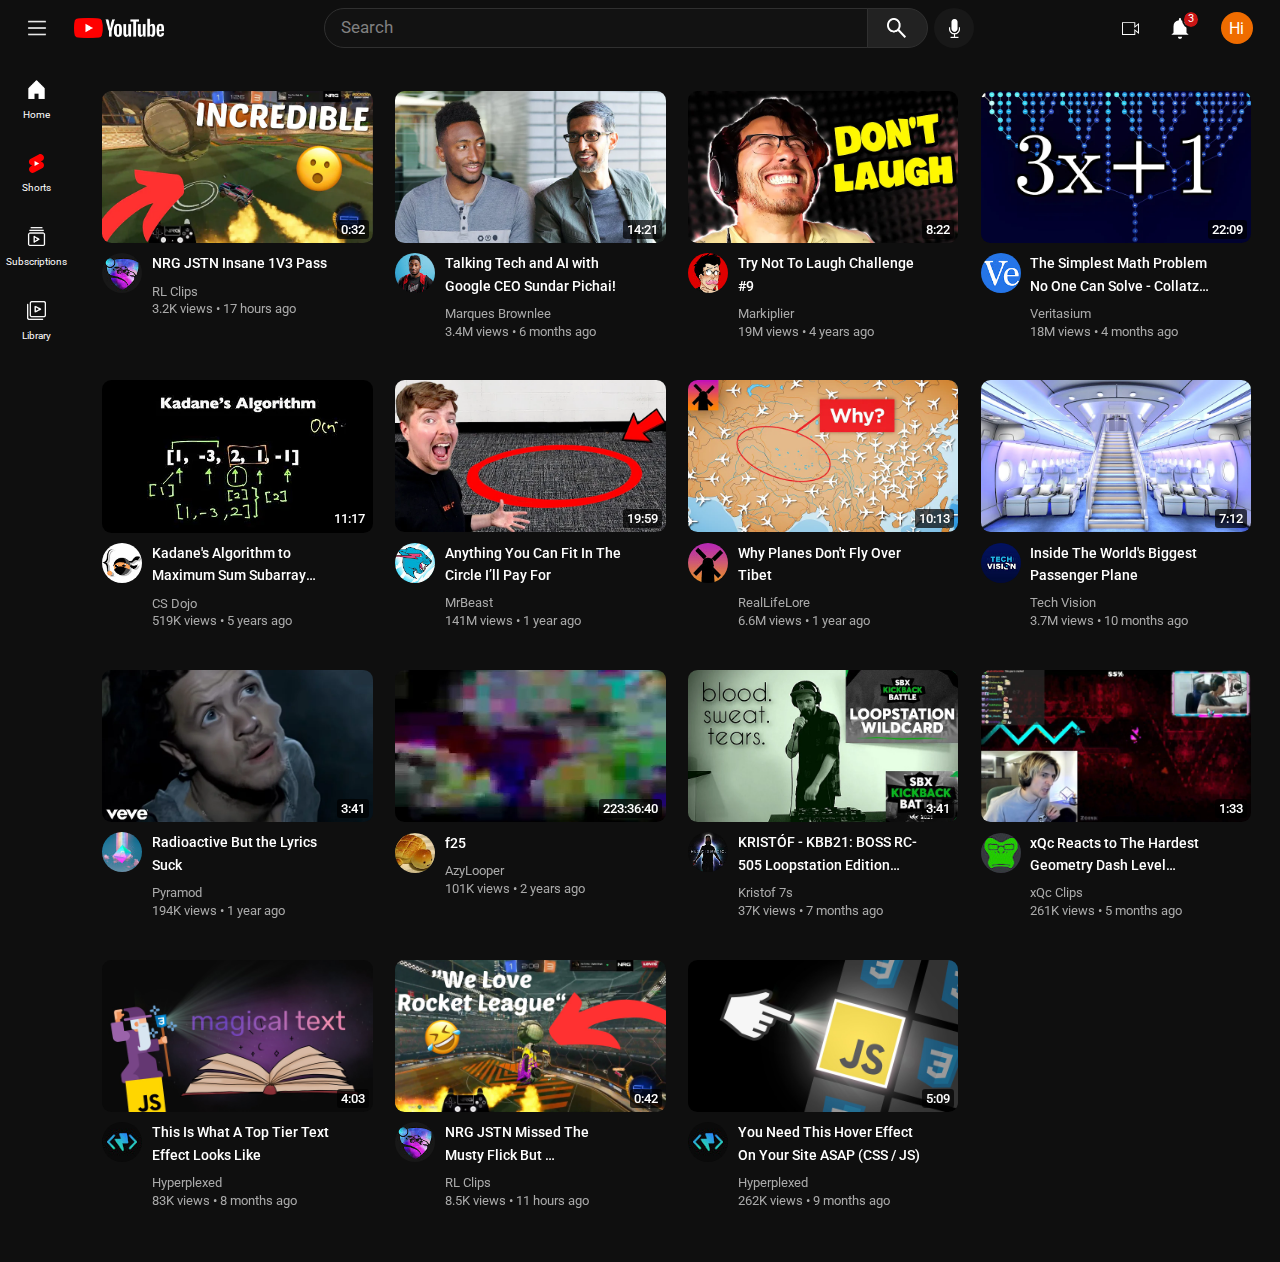
==== commit becc7255: "update_5" ====
--- a/index.html
+++ b/index.html
@@ -266,6 +266,9 @@
             <div class="video_thumbnail_container">
                 <img src="images/Video thumbnails/rl_clip_thumbnail.webp" alt="thumbnail" class="video_thumbnail">
                 <div class="vid_time_display">0:32</div>
+                <div class="dots_popup">
+                    <img src="images/youtube_video_popup/dots_icon.png" alt="dots" class="dots_img">
+                </div>
             </div>
             <div class="video_details_container">     
                 <img src="images/Channel icons/rl_clips_logo.jpg" alt="Channel_logo" class="channel_logo">
@@ -281,14 +284,15 @@
             <div class="add_playlist_popup">
                 <img src="images/youtube_video_popup/video_playlist_icon.png" alt="Add list" class="add_icon">
             </div>
-            <div class="dots_popup">
-                <img src="images/youtube_video_popup/dots_icon.png" alt="dots" class="dots_img">
-            </div>
+            
         </div>
         <div class="video_container">
             <div class="video_thumbnail_container">
                 <img src="images/Video thumbnails/thumbnail-1.webp" alt="thumbnail" class="video_thumbnail">
                 <div class="vid_time_display">14:21</div>
+                <div class="dots_popup">
+                    <img src="images/youtube_video_popup/dots_icon.png" alt="dots" class="dots_img">
+                </div>
             </div>
             <div class="video_details_container">     
                 <img src="images/Channel icons/channel-1.jpeg" alt="Channel_logo" class="channel_logo">
@@ -304,14 +308,15 @@
             <div class="add_playlist_popup">
                 <img src="images/youtube_video_popup/video_playlist_icon.png" alt="Add list" class="add_icon">
             </div>
-            <div class="dots_popup">
-                <img src="images/youtube_video_popup/dots_icon.png" alt="dots" class="dots_img">
-            </div>
+            
         </div>
         <div class="video_container">
             <div class="video_thumbnail_container">
                 <img src="images/Video thumbnails/thumbnail-2.webp" alt="thumbnail" class="video_thumbnail">
                 <div class="vid_time_display">8:22</div>
+                <div class="dots_popup">
+                    <img src="images/youtube_video_popup/dots_icon.png" alt="dots" class="dots_img">
+                </div>
             </div>
             <div class="video_details_container">     
                 <img src="images/Channel icons/channel-2.jpeg" alt="Channel_logo" class="channel_logo">
@@ -327,14 +332,15 @@
             <div class="add_playlist_popup">
                 <img src="images/youtube_video_popup/video_playlist_icon.png" alt="Add list" class="add_icon">
             </div>
-            <div class="dots_popup">
-                <img src="images/youtube_video_popup/dots_icon.png" alt="dots" class="dots_img">
-            </div>
+            
         </div>
         <div class="video_container">
             <div class="video_thumbnail_container">
                 <img src="images/Video thumbnails/thumbnail-4.webp" alt="thumbnail" class="video_thumbnail">
                 <div class="vid_time_display">22:09</div>
+                <div class="dots_popup">
+                    <img src="images/youtube_video_popup/dots_icon.png" alt="dots" class="dots_img">
+                </div>
             </div>
             <div class="video_details_container">     
                 <img src="images/Channel icons/channel-4.jpeg" alt="Channel_logo" class="channel_logo">
@@ -350,14 +356,15 @@
             <div class="add_playlist_popup">
                 <img src="images/youtube_video_popup/video_playlist_icon.png" alt="Add list" class="add_icon">
             </div>
-            <div class="dots_popup">
-                <img src="images/youtube_video_popup/dots_icon.png" alt="dots" class="dots_img">
-            </div>
+            
         </div>
         <div class="video_container">
             <div class="video_thumbnail_container">
                 <img src="images/Video thumbnails/thumbnail-5.webp" alt="thumbnail" class="video_thumbnail">
                 <div class="vid_time_display">11:17</div>
+                <div class="dots_popup">
+                    <img src="images/youtube_video_popup/dots_icon.png" alt="dots" class="dots_img">
+                </div>
             </div>
             <div class="video_details_container">     
                 <img src="images/Channel icons/channel-5.jpeg" alt="Channel_logo" class="channel_logo">
@@ -374,14 +381,15 @@
             <div class="add_playlist_popup">
                 <img src="images/youtube_video_popup/video_playlist_icon.png" alt="Add list" class="add_icon">
             </div>
-            <div class="dots_popup">
-                <img src="images/youtube_video_popup/dots_icon.png" alt="dots" class="dots_img">
-            </div>
+            
         </div>
         <div class="video_container">
             <div class="video_thumbnail_container">
                 <img src="images/Video thumbnails/thumbnail-6.webp" alt="thumbnail" class="video_thumbnail">
                 <div class="vid_time_display">19:59</div>
+                <div class="dots_popup">
+                    <img src="images/youtube_video_popup/dots_icon.png" alt="dots" class="dots_img">
+                </div>
             </div>
             <div class="video_details_container">     
                 <img src="images/Channel icons/channel-6.jpeg" alt="Channel_logo" class="channel_logo">
@@ -397,14 +405,15 @@
             <div class="add_playlist_popup">
                 <img src="images/youtube_video_popup/video_playlist_icon.png" alt="Add list" class="add_icon">
             </div>
-            <div class="dots_popup">
-                <img src="images/youtube_video_popup/dots_icon.png" alt="dots" class="dots_img">
-            </div>
+            
         </div>
         <div class="video_container">
             <div class="video_thumbnail_container">
                 <img src="images/Video thumbnails/thumbnail-7.webp" alt="thumbnail" class="video_thumbnail">
                 <div class="vid_time_display">10:13</div>
+                <div class="dots_popup">
+                    <img src="images/youtube_video_popup/dots_icon.png" alt="dots" class="dots_img">
+                </div>
             </div>
             <div class="video_details_container">     
                 <img src="images/Channel icons/channel-7.jpeg" alt="Channel_logo" class="channel_logo">
@@ -420,14 +429,15 @@
             <div class="add_playlist_popup">
                 <img src="images/youtube_video_popup/video_playlist_icon.png" alt="Add list" class="add_icon">
             </div>
-            <div class="dots_popup">
-                <img src="images/youtube_video_popup/dots_icon.png" alt="dots" class="dots_img">
-            </div>
+            
         </div>
         <div class="video_container">
             <div class="video_thumbnail_container">
                 <img src="images/Video thumbnails/thumbnail-8.webp" alt="thumbnail" class="video_thumbnail">
                 <div class="vid_time_display">7:12</div>
+                <div class="dots_popup">
+                    <img src="images/youtube_video_popup/dots_icon.png" alt="dots" class="dots_img">
+                </div>
             </div>
             <div class="video_details_container">     
                 <img src="images/Channel icons/channel-8.jpeg" alt="Channel_logo" class="channel_logo">
@@ -443,14 +453,15 @@
             <div class="add_playlist_popup">
                 <img src="images/youtube_video_popup/video_playlist_icon.png" alt="Add list" class="add_icon">
             </div>
-            <div class="dots_popup">
-                <img src="images/youtube_video_popup/dots_icon.png" alt="dots" class="dots_img">
-            </div>
+            
         </div>
         <div class="video_container">
             <div class="video_thumbnail_container">
                 <img src="images/Video thumbnails/thumbnail-11.webp" alt="thumbnail" class="video_thumbnail">
                 <div class="vid_time_display">3:41</div>
+                <div class="dots_popup">
+                    <img src="images/youtube_video_popup/dots_icon.png" alt="dots" class="dots_img">
+                </div>
             </div>
             <div class="video_details_container">     
                 <img src="images/Channel icons/channel-11.jpg" alt="Channel_logo" class="channel_logo">
@@ -466,14 +477,15 @@
             <div class="add_playlist_popup">
                 <img src="images/youtube_video_popup/video_playlist_icon.png" alt="Add list" class="add_icon">
             </div>
-            <div class="dots_popup">
-                <img src="images/youtube_video_popup/dots_icon.png" alt="dots" class="dots_img">
-            </div>
+            
         </div>
         <div class="video_container">
             <div class="video_thumbnail_container">
                 <img src="images/Video thumbnails/thumbnail-12.webp" alt="thumbnail" class="video_thumbnail">
                 <div class="vid_time_display">223:36:40</div>
+                <div class="dots_popup">
+                    <img src="images/youtube_video_popup/dots_icon.png" alt="dots" class="dots_img">
+                </div>
             </div>
             <div class="video_details_container">     
                 <img src="images/Channel icons/channel-12.jpg" alt="Channel_logo" class="channel_logo">
@@ -489,14 +501,15 @@
             <div class="add_playlist_popup">
                 <img src="images/youtube_video_popup/video_playlist_icon.png" alt="Add list" class="add_icon">
             </div>
-            <div class="dots_popup">
-                <img src="images/youtube_video_popup/dots_icon.png" alt="dots" class="dots_img">
-            </div>
+            
         </div>
         <div class="video_container">
             <div class="video_thumbnail_container">
                 <img src="images/Video thumbnails/thumbnail-10.webp" alt="thumbnail" class="video_thumbnail">
                 <div class="vid_time_display">3:41</div>
+                <div class="dots_popup">
+                    <img src="images/youtube_video_popup/dots_icon.png" alt="dots" class="dots_img">
+                </div>
             </div>
             <div class="video_details_container">     
                 <img src="images/Channel icons/channel-10.jpg" alt="Channel_logo" class="channel_logo">
@@ -512,14 +525,15 @@
             <div class="add_playlist_popup">
                 <img src="images/youtube_video_popup/video_playlist_icon.png" alt="Add list" class="add_icon">
             </div>
-            <div class="dots_popup">
-                <img src="images/youtube_video_popup/dots_icon.png" alt="dots" class="dots_img">
-            </div>
+            
         </div>
         <div class="video_container">
             <div class="video_thumbnail_container">
                 <img src="images/Video thumbnails/thumbnail-14.jpg" alt="thumbnail" class="video_thumbnail">
                 <div class="vid_time_display">1:33</div>
+                <div class="dots_popup">
+                    <img src="images/youtube_video_popup/dots_icon.png" alt="dots" class="dots_img">
+                </div>
             </div>
             <div class="video_details_container">     
                 <img src="images/Channel icons/channel-14.jpg" alt="Channel_logo" class="channel_logo">
@@ -535,14 +549,15 @@
             <div class="add_playlist_popup">
                 <img src="images/youtube_video_popup/video_playlist_icon.png" alt="Add list" class="add_icon">
             </div>
-            <div class="dots_popup">
-                <img src="images/youtube_video_popup/dots_icon.png" alt="dots" class="dots_img">
-            </div>
+            
         </div>
         <div class="video_container">
             <div class="video_thumbnail_container">
                 <img src="images/Video thumbnails/thumbnail-15.jpg" alt="thumbnail" class="video_thumbnail">
                 <div class="vid_time_display">4:03</div>
+                <div class="dots_popup">
+                    <img src="images/youtube_video_popup/dots_icon.png" alt="dots" class="dots_img">
+                </div>
             </div>
             <div class="video_details_container">     
                 <img src="images/Channel icons/channel-13.jpg" alt="Channel_logo" class="channel_logo">
@@ -558,14 +573,15 @@
             <div class="add_playlist_popup">
                 <img src="images/youtube_video_popup/video_playlist_icon.png" alt="Add list" class="add_icon">
             </div>
-            <div class="dots_popup">
-                <img src="images/youtube_video_popup/dots_icon.png" alt="dots" class="dots_img">
-            </div>
+            
         </div>
         <div class="video_container">
             <div class="video_thumbnail_container">
                 <img src="images/Video thumbnails/thumbnail-16.jpg" alt="thumbnail" class="video_thumbnail">
                 <div class="vid_time_display">0:42</div>
+                <div class="dots_popup">
+                    <img src="images/youtube_video_popup/dots_icon.png" alt="dots" class="dots_img">
+                </div>
             </div>
             <div class="video_details_container">     
                 <img src="images/Channel icons/rl_clips_logo.jpg" alt="Channel_logo" class="channel_logo">
@@ -581,14 +597,15 @@
             <div class="add_playlist_popup">
                 <img src="images/youtube_video_popup/video_playlist_icon.png" alt="Add list" class="add_icon">
             </div>
-            <div class="dots_popup">
-                <img src="images/youtube_video_popup/dots_icon.png" alt="dots" class="dots_img">
-            </div>
+            
         </div>
         <div class="video_container">
             <div class="video_thumbnail_container">
                 <img src="images/Video thumbnails/thumbnail-13.jpg" alt="thumbnail" class="video_thumbnail">
                 <div class="vid_time_display">5:09</div>
+                <div class="dots_popup">
+                    <img src="images/youtube_video_popup/dots_icon.png" alt="dots" class="dots_img">
+                </div>
             </div>
             <div class="video_details_container">     
                 <img src="images/Channel icons/channel-13.jpg" alt="Channel_logo" class="channel_logo">
@@ -604,11 +621,10 @@
             <div class="add_playlist_popup">
                 <img src="images/youtube_video_popup/video_playlist_icon.png" alt="Add list" class="add_icon">
             </div>
-            <div class="dots_popup">
-                <img src="images/youtube_video_popup/dots_icon.png" alt="dots" class="dots_img">
-            </div>
+            
         </div>
     </div>
-    <script src="react.js"></script>
+    <script src="left_section_react.js"></script>
+    <script src="left_show_more_react.js"></script>
 </body>
 </html>--- a/style.css
+++ b/style.css
@@ -23,6 +23,7 @@
 }
 
 .video_thumbnail_container{
+    position:relative;
     margin-bottom:0.4rem;
     position:relative;
 }
@@ -87,8 +88,16 @@
 }
 
 .video_container{
+    padding:0.2rem;
+    padding-bottom:0.4rem;
     position:relative;
     cursor:pointer;
+    transition: background-color 200ms;
+    border-radius: 0.5rem;
+}
+
+.video_container:active{
+    background-color: rgb(39, 39, 39);
 }
 
 .video_container:hover .watch_later_popup,
@@ -128,7 +137,7 @@
 }
 
 .dots_popup{
-    bottom:4.2rem;
+    bottom:-1.6rem;
     right:0.1rem;
     width: 1rem;
     height:1rem;
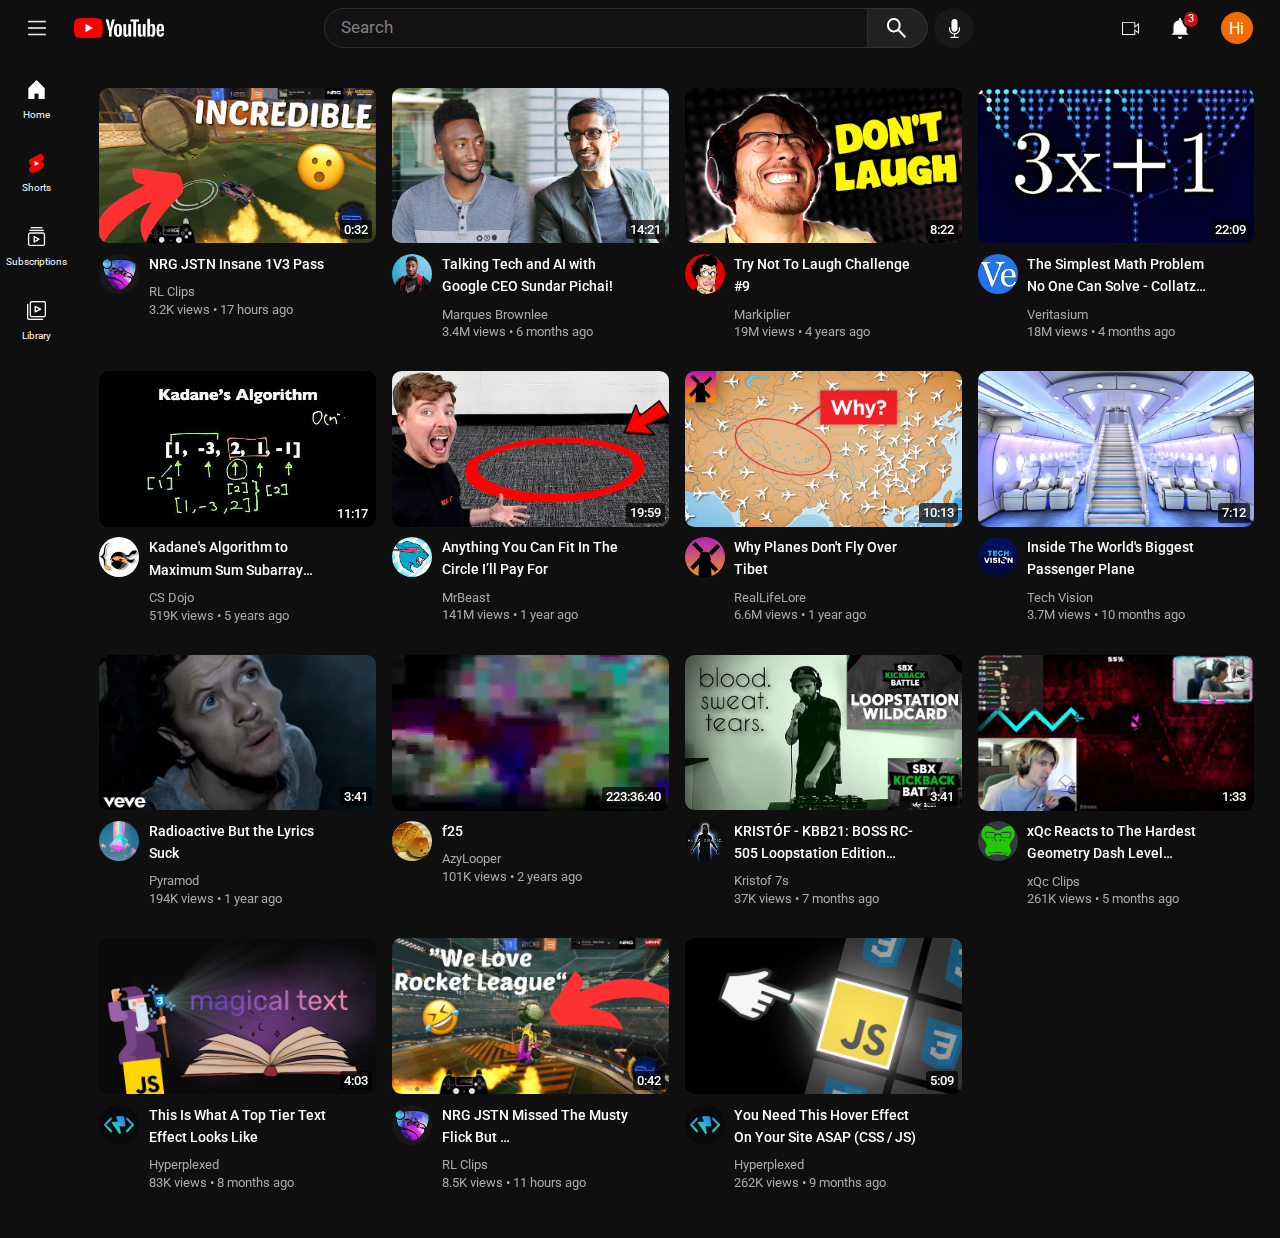
==== commit 1653056e: "update 4.1" ====
--- a/index.html
+++ b/index.html
@@ -626,5 +626,6 @@
     </div>
     <script src="left_section_react.js"></script>
     <script src="left_show_more_react.js"></script>
+    <script src="icon_animate.js"></script>
 </body>
 </html>--- a/style.css
+++ b/style.css
@@ -43,6 +43,7 @@
 .video_thumbnail{
     width:100%;
     border-radius: 0.6rem;
+    object-fit: contain;
 }
 
 .video_details_container{
@@ -88,8 +89,6 @@
 }
 
 .video_container{
-    padding:0.2rem;
-    padding-bottom:0.4rem;
     position:relative;
     cursor:pointer;
     transition: background-color 200ms;
--- a/headercss.css
+++ b/headercss.css
@@ -284,6 +284,11 @@
     cursor:pointer;
 }
 
+@keyframes outering{
+    0% {outline:solid 1.5px rgb(102, 102, 102);}
+    100% {outline:solid 1.5px rgb(15, 15, 15);}
+}
+
 @media (max-width:660px){
     .middle_section{
         display:none;
--- a/left_container.css
+++ b/left_container.css
@@ -29,6 +29,10 @@
     margin-top:2rem;
 }
 
+.left_icon_container{
+    outline-offset:-1px;
+}
+
 .icon{
     width:1.2rem;
     height:1.2rem;
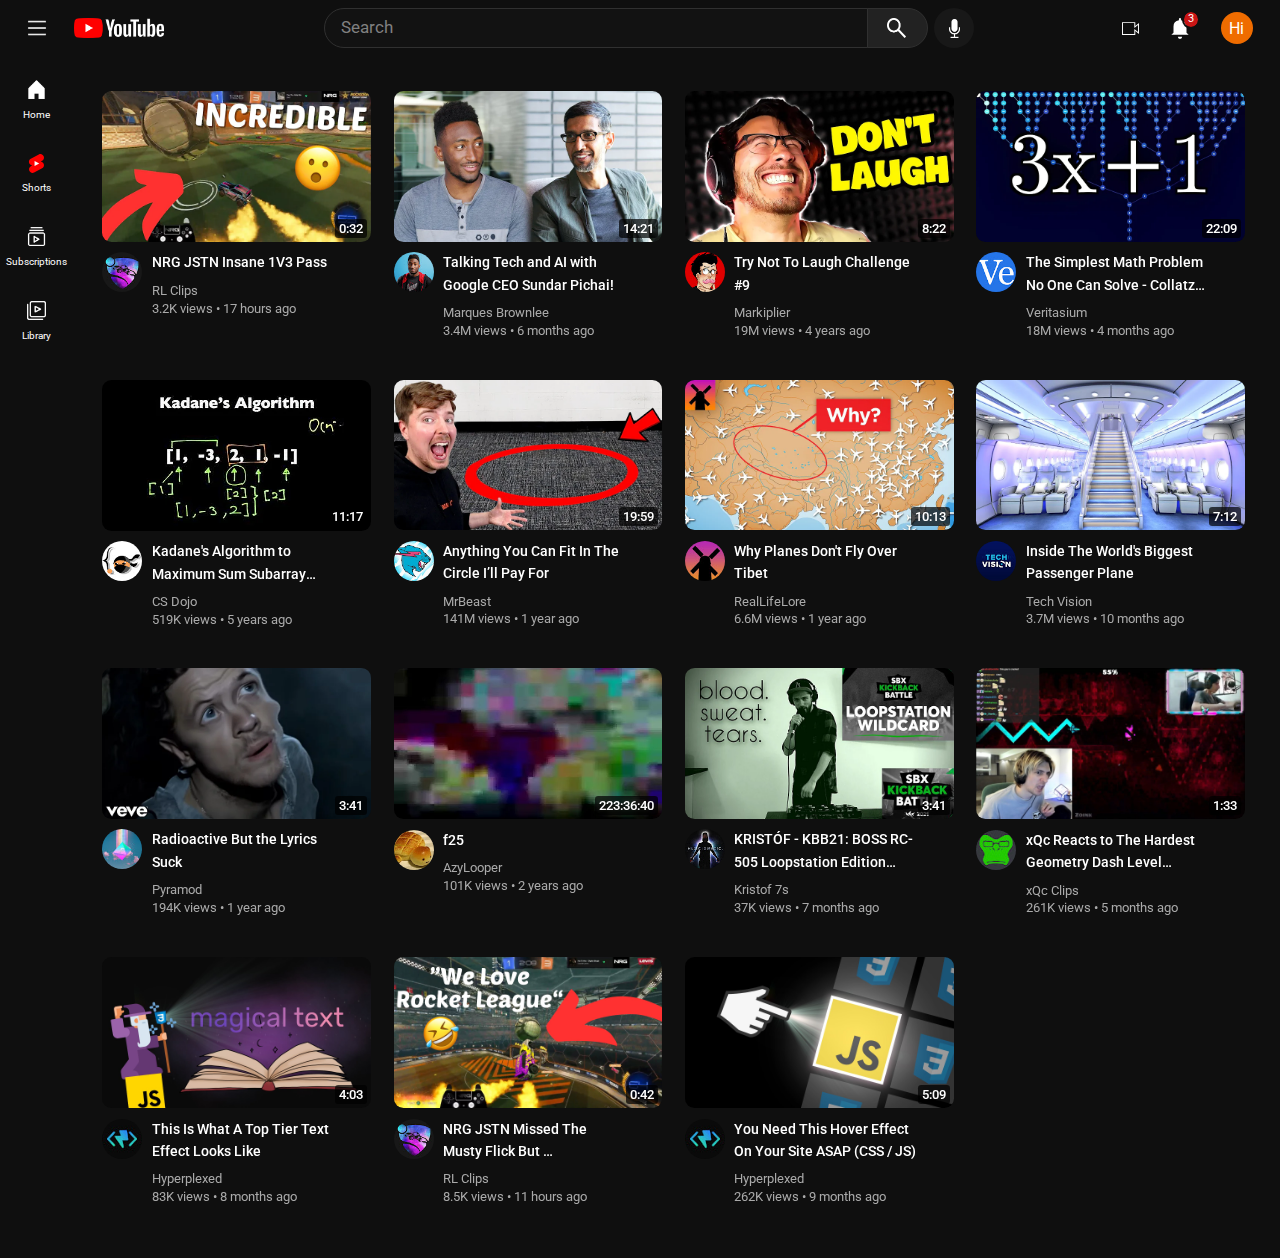
==== commit 3206fc8c: "update6" ====
--- a/index.html
+++ b/index.html
@@ -278,11 +278,15 @@
                     <p class="video_performance">3.2K views &#x2022; 17 hours ago</p>
                 </div>
             </div>
-            <div class="watch_later_popup">
-                <img src="images/youtube_video_popup/watch_later_icon.png" alt="watch_later" class="watch_later">
-            </div>
-            <div class="add_playlist_popup">
-                <img src="images/youtube_video_popup/video_playlist_icon.png" alt="Add list" class="add_icon">
+            <div class="watch_later_popup">             
+                <img src="images/youtube_video_popup/watch_later_icon.png" alt="watch_later" class="watch_later">
+                <div class="background"></div>
+                <p class="hover_popup">Watch later</p>
+            </div>
+            <div class="add_playlist_popup">
+                <img src="images/youtube_video_popup/video_playlist_icon.png" alt="Add list" class="add_icon">
+                <div class="background"></div>
+                <p class="hover_popup">Add to queue</p>
             </div>
             
         </div>
@@ -302,13 +306,16 @@
                     <p class="video_performance">3.4M views &#x2022; 6 months ago</p>
                 </div>
             </div>
-            <div class="watch_later_popup">
-                <img src="images/youtube_video_popup/watch_later_icon.png" alt="watch_later" class="watch_later">
-            </div>
-            <div class="add_playlist_popup">
-                <img src="images/youtube_video_popup/video_playlist_icon.png" alt="Add list" class="add_icon">
-            </div>
-            
+            <div class="watch_later_popup">             
+                <img src="images/youtube_video_popup/watch_later_icon.png" alt="watch_later" class="watch_later">
+                <div class="background"></div>
+                <p class="hover_popup">Watch later</p>
+            </div>
+            <div class="add_playlist_popup">
+                <img src="images/youtube_video_popup/video_playlist_icon.png" alt="Add list" class="add_icon">
+                <div class="background"></div>
+                <p class="hover_popup">Add to queue</p>
+            </div>
         </div>
         <div class="video_container">
             <div class="video_thumbnail_container">
@@ -326,11 +333,15 @@
                     <p class="video_performance">19M views &#x2022; 4 years ago</p>
                 </div>
             </div>
-            <div class="watch_later_popup">
-                <img src="images/youtube_video_popup/watch_later_icon.png" alt="watch_later" class="watch_later">
-            </div>
-            <div class="add_playlist_popup">
-                <img src="images/youtube_video_popup/video_playlist_icon.png" alt="Add list" class="add_icon">
+            <div class="watch_later_popup">             
+                <img src="images/youtube_video_popup/watch_later_icon.png" alt="watch_later" class="watch_later">
+                <div class="background"></div>
+                <p class="hover_popup">Watch later</p>
+            </div>
+            <div class="add_playlist_popup">
+                <img src="images/youtube_video_popup/video_playlist_icon.png" alt="Add list" class="add_icon">
+                <div class="background"></div>
+                <p class="hover_popup">Add to queue</p>
             </div>
             
         </div>
@@ -350,11 +361,15 @@
                     <p class="video_performance">18M views &#x2022; 4 months ago</p>
                 </div>
             </div>
-            <div class="watch_later_popup">
-                <img src="images/youtube_video_popup/watch_later_icon.png" alt="watch_later" class="watch_later">
-            </div>
-            <div class="add_playlist_popup">
-                <img src="images/youtube_video_popup/video_playlist_icon.png" alt="Add list" class="add_icon">
+            <div class="watch_later_popup">             
+                <img src="images/youtube_video_popup/watch_later_icon.png" alt="watch_later" class="watch_later">
+                <div class="background"></div>
+                <p class="hover_popup">Watch later</p>
+            </div>
+            <div class="add_playlist_popup">
+                <img src="images/youtube_video_popup/video_playlist_icon.png" alt="Add list" class="add_icon">
+                <div class="background"></div>
+                <p class="hover_popup">Add to queue</p>
             </div>
             
         </div>
@@ -375,11 +390,15 @@
                     <p class="video_performance">519K views &#x2022; 5 years ago</p>
                 </div>
             </div>
-            <div class="watch_later_popup">
-                <img src="images/youtube_video_popup/watch_later_icon.png" alt="watch_later" class="watch_later">
-            </div>
-            <div class="add_playlist_popup">
-                <img src="images/youtube_video_popup/video_playlist_icon.png" alt="Add list" class="add_icon">
+            <div class="watch_later_popup">             
+                <img src="images/youtube_video_popup/watch_later_icon.png" alt="watch_later" class="watch_later">
+                <div class="background"></div>
+                <p class="hover_popup">Watch later</p>
+            </div>
+            <div class="add_playlist_popup">
+                <img src="images/youtube_video_popup/video_playlist_icon.png" alt="Add list" class="add_icon">
+                <div class="background"></div>
+                <p class="hover_popup">Add to queue</p>
             </div>
             
         </div>
@@ -399,11 +418,15 @@
                     <p class="video_performance">141M views &#x2022; 1 year ago</p>
                 </div>
             </div>
-            <div class="watch_later_popup">
-                <img src="images/youtube_video_popup/watch_later_icon.png" alt="watch_later" class="watch_later">
-            </div>
-            <div class="add_playlist_popup">
-                <img src="images/youtube_video_popup/video_playlist_icon.png" alt="Add list" class="add_icon">
+            <div class="watch_later_popup">             
+                <img src="images/youtube_video_popup/watch_later_icon.png" alt="watch_later" class="watch_later">
+                <div class="background"></div>
+                <p class="hover_popup">Watch later</p>
+            </div>
+            <div class="add_playlist_popup">
+                <img src="images/youtube_video_popup/video_playlist_icon.png" alt="Add list" class="add_icon">
+                <div class="background"></div>
+                <p class="hover_popup">Add to queue</p>
             </div>
             
         </div>
@@ -423,11 +446,15 @@
                     <p class="video_performance">6.6M views &#x2022; 1 year ago</p>
                 </div>
             </div>
-            <div class="watch_later_popup">
-                <img src="images/youtube_video_popup/watch_later_icon.png" alt="watch_later" class="watch_later">
-            </div>
-            <div class="add_playlist_popup">
-                <img src="images/youtube_video_popup/video_playlist_icon.png" alt="Add list" class="add_icon">
+            <div class="watch_later_popup">             
+                <img src="images/youtube_video_popup/watch_later_icon.png" alt="watch_later" class="watch_later">
+                <div class="background"></div>
+                <p class="hover_popup">Watch later</p>
+            </div>
+            <div class="add_playlist_popup">
+                <img src="images/youtube_video_popup/video_playlist_icon.png" alt="Add list" class="add_icon">
+                <div class="background"></div>
+                <p class="hover_popup">Add to queue</p>
             </div>
             
         </div>
@@ -447,11 +474,15 @@
                     <p class="video_performance">3.7M views &#x2022; 10 months ago</p>
                 </div>
             </div>
-            <div class="watch_later_popup">
-                <img src="images/youtube_video_popup/watch_later_icon.png" alt="watch_later" class="watch_later">
-            </div>
-            <div class="add_playlist_popup">
-                <img src="images/youtube_video_popup/video_playlist_icon.png" alt="Add list" class="add_icon">
+            <div class="watch_later_popup">             
+                <img src="images/youtube_video_popup/watch_later_icon.png" alt="watch_later" class="watch_later">
+                <div class="background"></div>
+                <p class="hover_popup">Watch later</p>
+            </div>
+            <div class="add_playlist_popup">
+                <img src="images/youtube_video_popup/video_playlist_icon.png" alt="Add list" class="add_icon">
+                <div class="background"></div>
+                <p class="hover_popup">Add to queue</p>
             </div>
             
         </div>
@@ -471,11 +502,15 @@
                     <p class="video_performance">194K views &#x2022; 1 year ago</p>
                 </div>
             </div>
-            <div class="watch_later_popup">
-                <img src="images/youtube_video_popup/watch_later_icon.png" alt="watch_later" class="watch_later">
-            </div>
-            <div class="add_playlist_popup">
-                <img src="images/youtube_video_popup/video_playlist_icon.png" alt="Add list" class="add_icon">
+            <div class="watch_later_popup">             
+                <img src="images/youtube_video_popup/watch_later_icon.png" alt="watch_later" class="watch_later">
+                <div class="background"></div>
+                <p class="hover_popup">Watch later</p>
+            </div>
+            <div class="add_playlist_popup">
+                <img src="images/youtube_video_popup/video_playlist_icon.png" alt="Add list" class="add_icon">
+                <div class="background"></div>
+                <p class="hover_popup">Add to queue</p>
             </div>
             
         </div>
@@ -495,11 +530,15 @@
                     <p class="video_performance">101K views &#x2022; 2 years ago</p>
                 </div>
             </div>
-            <div class="watch_later_popup">
-                <img src="images/youtube_video_popup/watch_later_icon.png" alt="watch_later" class="watch_later">
-            </div>
-            <div class="add_playlist_popup">
-                <img src="images/youtube_video_popup/video_playlist_icon.png" alt="Add list" class="add_icon">
+            <div class="watch_later_popup">             
+                <img src="images/youtube_video_popup/watch_later_icon.png" alt="watch_later" class="watch_later">
+                <div class="background"></div>
+                <p class="hover_popup">Watch later</p>
+            </div>
+            <div class="add_playlist_popup">
+                <img src="images/youtube_video_popup/video_playlist_icon.png" alt="Add list" class="add_icon">
+                <div class="background"></div>
+                <p class="hover_popup">Add to queue</p>
             </div>
             
         </div>
@@ -519,11 +558,15 @@
                     <p class="video_performance">37K views &#x2022; 7 months ago</p>
                 </div>
             </div>
-            <div class="watch_later_popup">
-                <img src="images/youtube_video_popup/watch_later_icon.png" alt="watch_later" class="watch_later">
-            </div>
-            <div class="add_playlist_popup">
-                <img src="images/youtube_video_popup/video_playlist_icon.png" alt="Add list" class="add_icon">
+            <div class="watch_later_popup">             
+                <img src="images/youtube_video_popup/watch_later_icon.png" alt="watch_later" class="watch_later">
+                <div class="background"></div>
+                <p class="hover_popup">Watch later</p>
+            </div>
+            <div class="add_playlist_popup">
+                <img src="images/youtube_video_popup/video_playlist_icon.png" alt="Add list" class="add_icon">
+                <div class="background"></div>
+                <p class="hover_popup">Add to queue</p>
             </div>
             
         </div>
@@ -543,11 +586,15 @@
                     <p class="video_performance">261K views &#x2022; 5 months ago</p>
                 </div>
             </div>
-            <div class="watch_later_popup">
-                <img src="images/youtube_video_popup/watch_later_icon.png" alt="watch_later" class="watch_later">
-            </div>
-            <div class="add_playlist_popup">
-                <img src="images/youtube_video_popup/video_playlist_icon.png" alt="Add list" class="add_icon">
+            <div class="watch_later_popup">             
+                <img src="images/youtube_video_popup/watch_later_icon.png" alt="watch_later" class="watch_later">
+                <div class="background"></div>
+                <p class="hover_popup">Watch later</p>
+            </div>
+            <div class="add_playlist_popup">
+                <img src="images/youtube_video_popup/video_playlist_icon.png" alt="Add list" class="add_icon">
+                <div class="background"></div>
+                <p class="hover_popup">Add to queue</p>
             </div>
             
         </div>
@@ -567,11 +614,15 @@
                     <p class="video_performance">83K views &#x2022; 8 months ago</p>
                 </div>
             </div>
-            <div class="watch_later_popup">
-                <img src="images/youtube_video_popup/watch_later_icon.png" alt="watch_later" class="watch_later">
-            </div>
-            <div class="add_playlist_popup">
-                <img src="images/youtube_video_popup/video_playlist_icon.png" alt="Add list" class="add_icon">
+            <div class="watch_later_popup">             
+                <img src="images/youtube_video_popup/watch_later_icon.png" alt="watch_later" class="watch_later">
+                <div class="background"></div>
+                <p class="hover_popup">Watch later</p>
+            </div>
+            <div class="add_playlist_popup">
+                <img src="images/youtube_video_popup/video_playlist_icon.png" alt="Add list" class="add_icon">
+                <div class="background"></div>
+                <p class="hover_popup">Add to queue</p>
             </div>
             
         </div>
@@ -591,11 +642,15 @@
                     <p class="video_performance">8.5K views &#x2022; 11 hours ago</p>
                 </div>
             </div>
-            <div class="watch_later_popup">
-                <img src="images/youtube_video_popup/watch_later_icon.png" alt="watch_later" class="watch_later">
-            </div>
-            <div class="add_playlist_popup">
-                <img src="images/youtube_video_popup/video_playlist_icon.png" alt="Add list" class="add_icon">
+            <div class="watch_later_popup">             
+                <img src="images/youtube_video_popup/watch_later_icon.png" alt="watch_later" class="watch_later">
+                <div class="background"></div>
+                <p class="hover_popup">Watch later</p>
+            </div>
+            <div class="add_playlist_popup">
+                <img src="images/youtube_video_popup/video_playlist_icon.png" alt="Add list" class="add_icon">
+                <div class="background"></div>
+                <p class="hover_popup">Add to queue</p>
             </div>
             
         </div>
@@ -615,11 +670,15 @@
                     <p class="video_performance">262K views &#x2022; 9 months ago</p>
                 </div>
             </div>
-            <div class="watch_later_popup">
-                <img src="images/youtube_video_popup/watch_later_icon.png" alt="watch_later" class="watch_later">
-            </div>
-            <div class="add_playlist_popup">
-                <img src="images/youtube_video_popup/video_playlist_icon.png" alt="Add list" class="add_icon">
+            <div class="watch_later_popup">             
+                <img src="images/youtube_video_popup/watch_later_icon.png" alt="watch_later" class="watch_later">
+                <div class="background"></div>
+                <p class="hover_popup">Watch later</p>
+            </div>
+            <div class="add_playlist_popup">
+                <img src="images/youtube_video_popup/video_playlist_icon.png" alt="Add list" class="add_icon">
+                <div class="background"></div>
+                <p class="hover_popup">Add to queue</p>
             </div>
             
         </div>
--- a/style.css
+++ b/style.css
@@ -92,7 +92,10 @@
     position:relative;
     cursor:pointer;
     transition: background-color 200ms;
-    border-radius: 0.5rem;
+    border-radius: 0.2rem;
+    padding:0.2rem;
+    padding-bottom:0.4rem;
+    overflow:hidden;
 }
 
 .video_container:active{
@@ -113,18 +116,20 @@
     position:absolute;
     opacity:0;
     transition:opacity 50ms ease-out;
+    clip-path: inset( -100vw 0 -100vw -100vw );
 }
 
 .watch_later_popup,
 .add_playlist_popup{
-    background:rgba(0, 0, 0, 0.87);
-    padding:0.3rem;
+    padding:0.31rem;
     border-radius: 0.3rem;
+    background-color:rgba(0, 0, 0, 0.87);
+    z-index:2;
 }
 
 .watch_later_popup{
     right:0.3rem;
-    top:0.3rem;
+    top:0.3rem; 
 }
 
 .add_playlist_popup{
@@ -133,6 +138,7 @@
     padding:0.3rem;
     padding-left:0.4rem;
     padding-top:0.4rem;
+    
 }
 
 .dots_popup{
@@ -142,6 +148,7 @@
     height:1rem;
 }
 
+
 .watch_later,
 .add_icon,
 .dots_img{
@@ -149,13 +156,69 @@
     height:100%;
 }
 
-@media (max-width:660px){
+.watch_later_popup .background,
+.add_playlist_popup .background{
+    position:absolute;
+    inset:0;
+    border-radius: 0.3rem;
+    z-index:-1;
+    background-color: black;
+    opacity:0;
+    transition:opacity 250ms;
+}
+
+.watch_later_popup .hover_popup,
+.add_playlist_popup .hover_popup{
+    position:absolute;
+    display:flex;
+    white-space: nowrap;
+    top:0;
+    left:0;
+    font-size:0.8rem;
+    color:white;
+    background:black;
+    height:1.9rem;
+    align-items: center;
+    padding-left:0.4rem;
+    border-top-left-radius: 0.3rem;
+    border-bottom-left-radius: 0.3rem;
+    z-index:-2;
+    opacity:0;
+    transition-delay:0.4s;
+    transition:transform 250ms,
+    opacity 250ms;
+}
+
+.add_playlist_popup .hover_popup{
+    left:1px;
+    padding-right:1px;
+}
+.watch_later_popup:hover .background,
+.watch_later_popup:hover .hover_popup,
+.add_playlist_popup:hover .background,
+.add_playlist_popup:hover .hover_popup{
+    opacity:1;
+    transition-delay:0.4s;
+} 
+
+.watch_later_popup:hover .background,
+.add_playlist_popup:hover .background{
+    border-top-left-radius: 0;
+    border-bottom-left-radius: 0;
+}
+
+.watch_later_popup:hover .hover_popup,
+.add_playlist_popup:hover .hover_popup{
+    transform: translateX(-100%);
+}
+
+@media (max-width:640px){
     .videos_container{
         grid-template-columns: 1fr 1fr;
     }  
 }
 
-@media (max-width:600px){
+@media (max-width:550px){
     .videos_container{
         grid-template-columns:1fr;
     }
--- a/headercss.css
+++ b/headercss.css
@@ -284,8 +284,13 @@
     cursor:pointer;
 }
 
-@keyframes outering{
+@keyframes outering_icon{
     0% {outline:solid 1.5px rgb(102, 102, 102);}
+    100% {outline:solid 1.5px rgb(15, 15, 15);}
+}
+
+@keyframes videoring{
+    0% {outline:solid 1.5px rgb(58, 58, 58);}
     100% {outline:solid 1.5px rgb(15, 15, 15);}
 }
 
